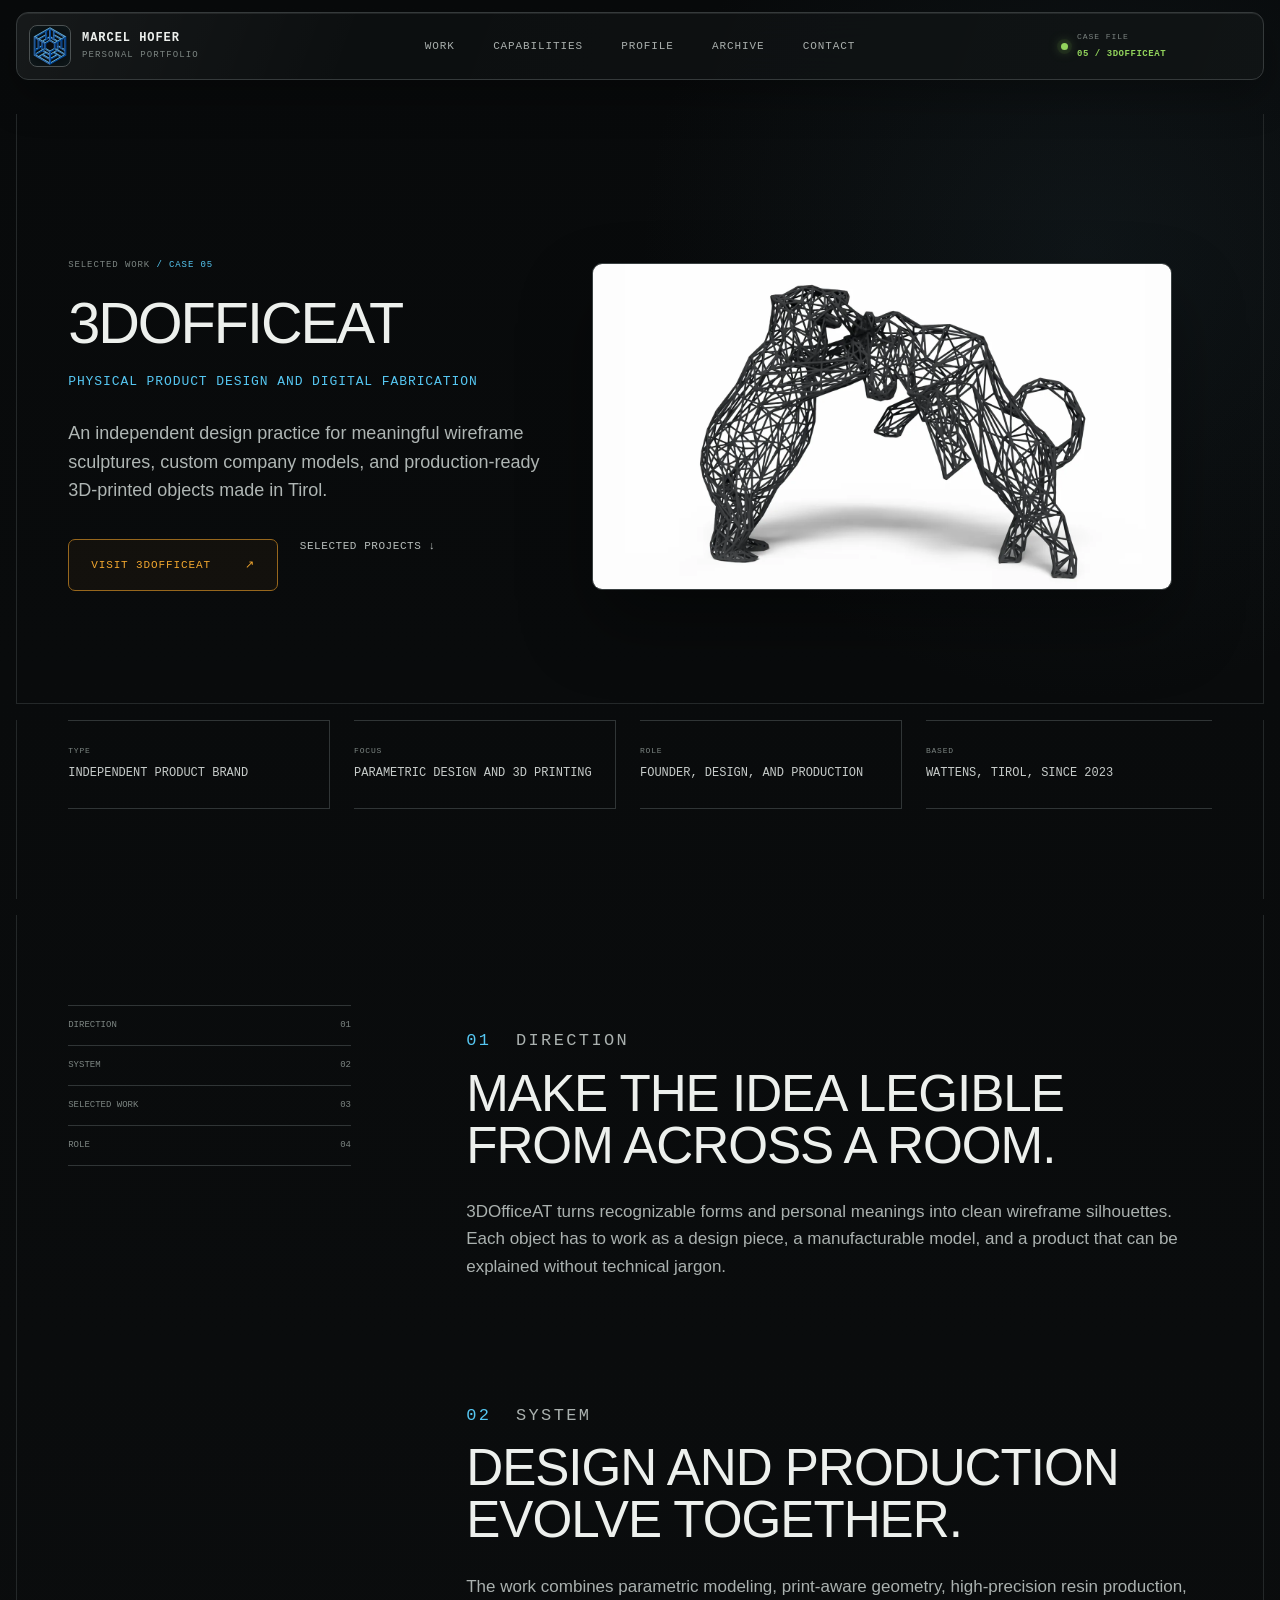
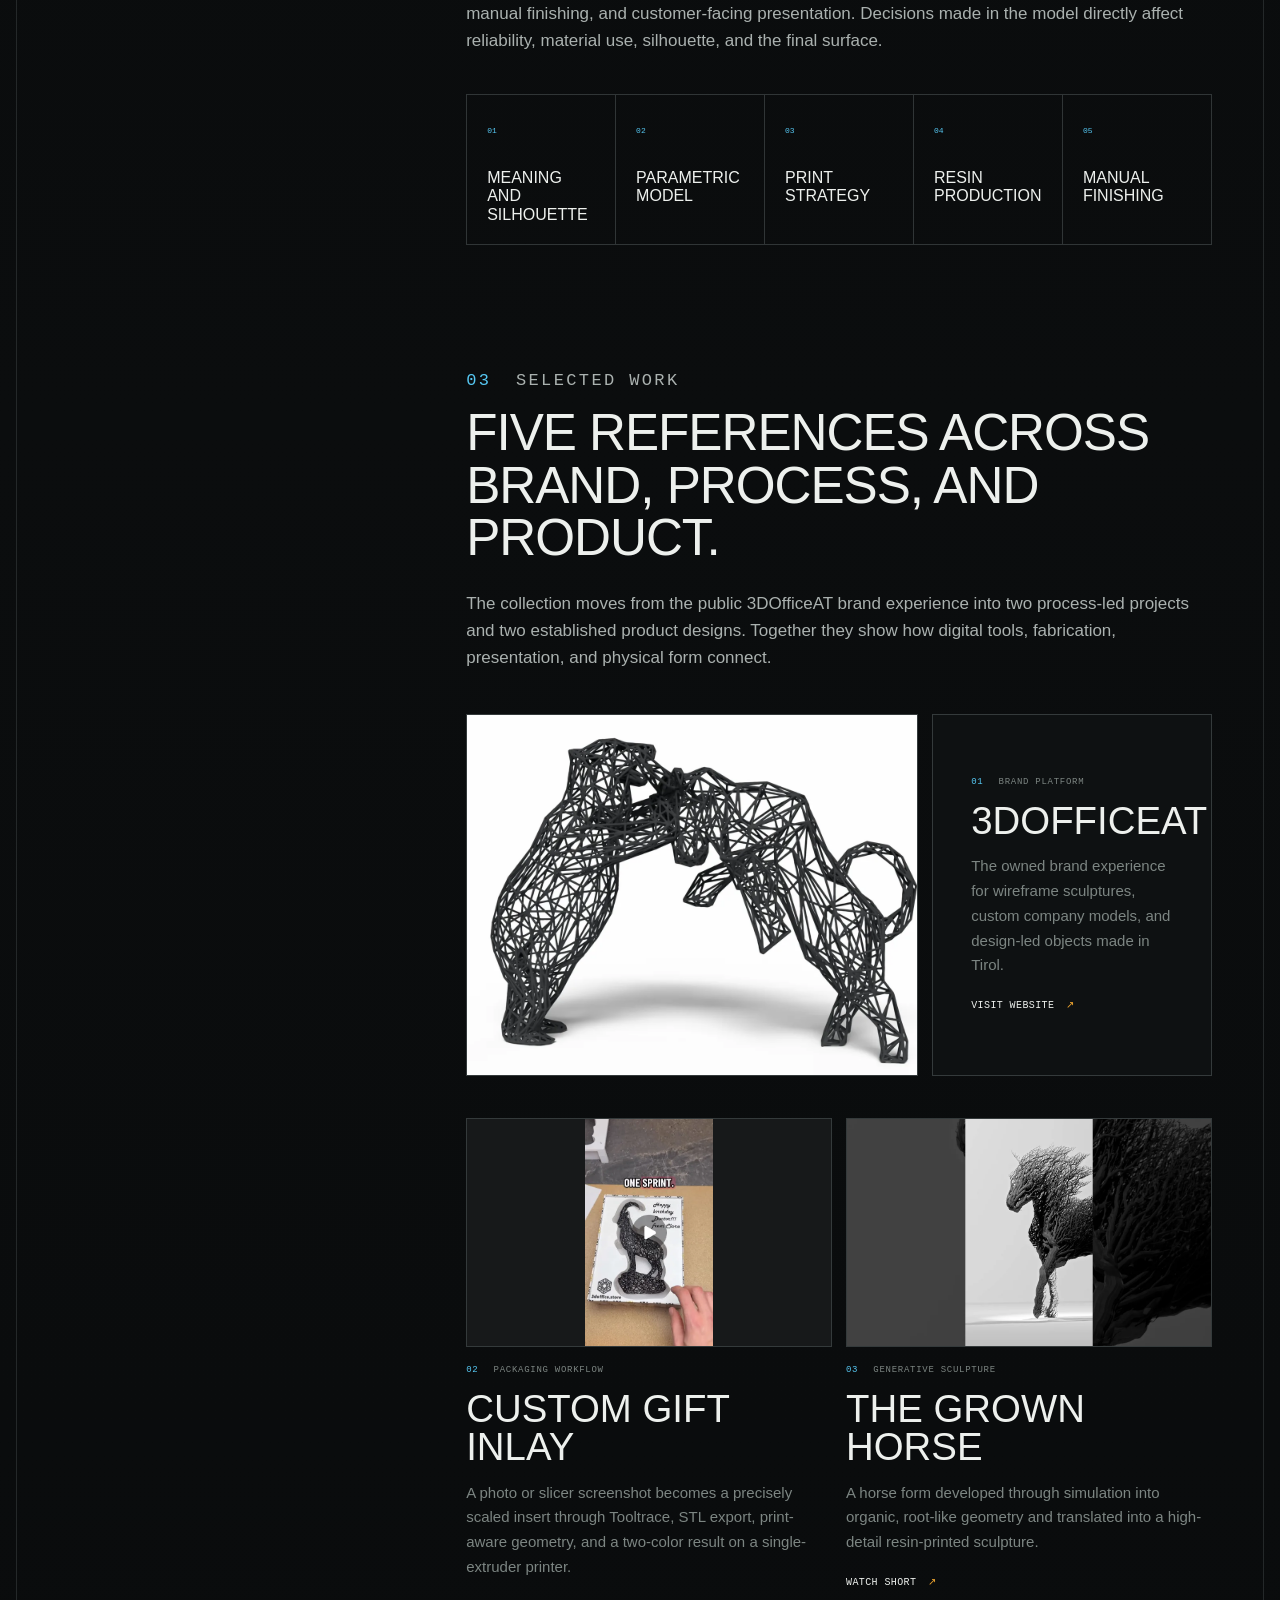
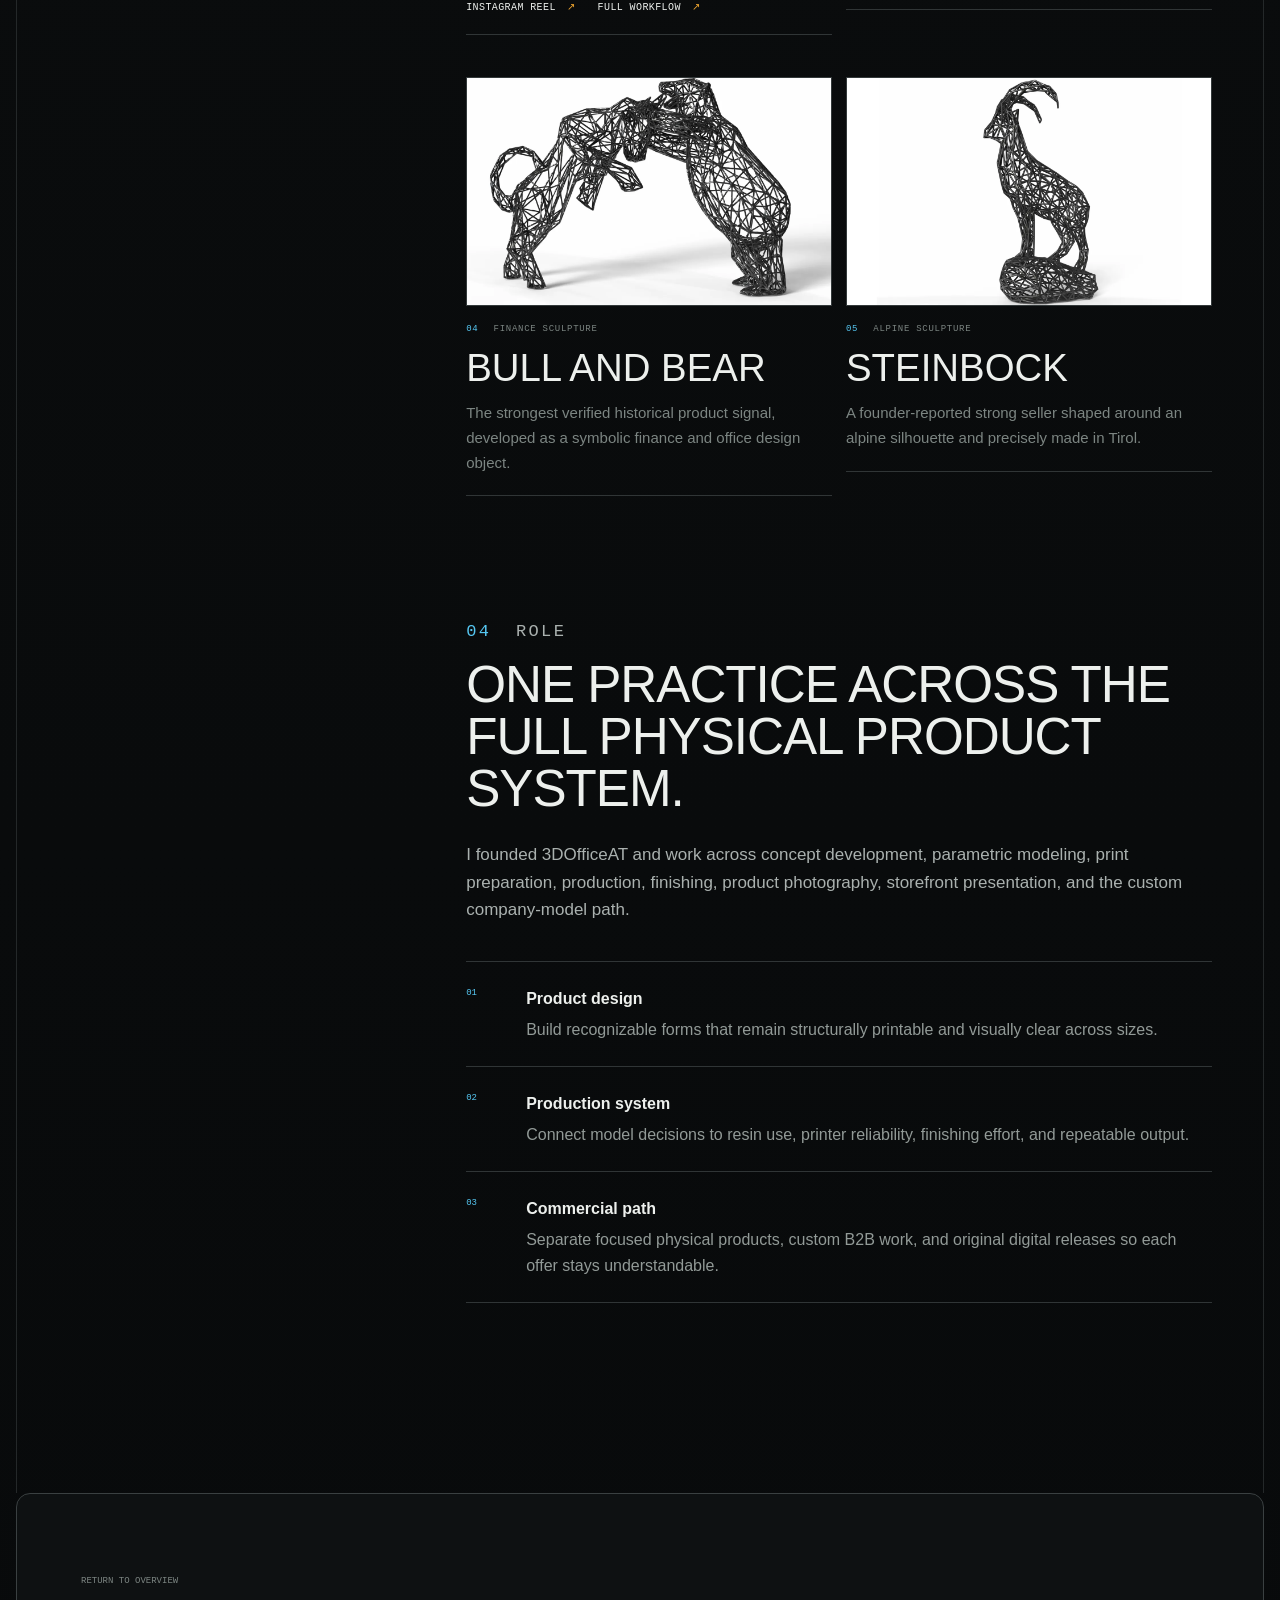
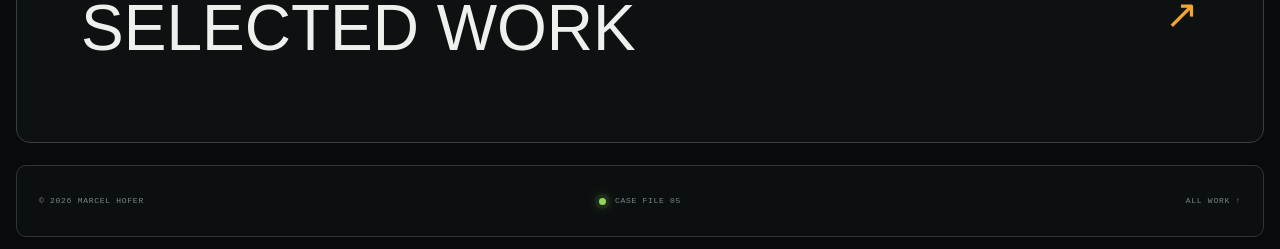
==== cases/3doffice/index.html @ 554a5824 "Add 3DOfficeAT portfolio case" ====
<!doctype html>
<html lang="en">
<head>
  <meta charset="utf-8">
  <meta name="viewport" content="width=device-width, initial-scale=1">
  <meta name="theme-color" content="#090b0c">
  <meta name="description" content="3DOfficeAT case study: parametric product design, wireframe sculptures, and production-ready 3D printing by Marcel Hofer.">
  <meta property="og:type" content="article">
  <meta property="og:title" content="3DOfficeAT | Marcel Hofer">
  <meta property="og:description" content="Meaningful wireframe sculptures, custom company models, and production-ready 3D-printed objects made in Tirol.">
  <meta property="og:image" content="https://goodguy1963.github.io/Portfolio/assets/images/3doffice-hero.webp">
  <meta property="og:url" content="https://goodguy1963.github.io/Portfolio/cases/3doffice/">
  <meta name="twitter:card" content="summary_large_image">
  <link rel="canonical" href="https://goodguy1963.github.io/Portfolio/cases/3doffice/">
  <link rel="icon" type="image/png" href="../../assets/images/3doffice-mark-v2.png">
  <link rel="stylesheet" href="../../assets/styles.css?v=27">
  <script src="../../assets/main.js?v=6" defer></script>
  <title>3DOfficeAT | Marcel Hofer</title>
</head>
<body data-page="case-3doffice">
  <a class="skip-link" href="#main">Skip to content</a>
  <header class="site-header shell" data-header>
    <a class="brand" href="../../" aria-label="Marcel Hofer, home"><span class="brand-mark" aria-hidden="true"><img src="../../assets/images/3doffice-mark-transparent.svg" alt=""></span><span><strong>Marcel Hofer</strong><small>Personal Portfolio</small></span></a>
    <button class="nav-toggle" type="button" aria-expanded="false" aria-controls="primary-nav"><span>Menu</span><i aria-hidden="true"></i></button>
    <nav id="primary-nav" class="site-nav" aria-label="Primary navigation"><a href="../../#work">Work</a><a href="../../#capabilities">Capabilities</a><a href="../../#profile">Profile</a><a href="../../#archive">Archive</a><a href="../../#contact">Contact</a></nav>
    <div class="system-state"><span class="status-light" aria-hidden="true"></span><span><small>Case file</small><strong>05 / 3DOfficeAT</strong></span></div>
  </header>

  <main id="main" class="case-main">
    <section class="case-hero shell">
      <div class="case-hero-copy" data-reveal>
        <p class="case-breadcrumb"><a href="../../#work">Selected work</a> / Case 05</p>
        <h1>3DOfficeAT</h1>
        <p class="case-subtitle">Physical product design and digital fabrication</p>
        <p class="case-summary">An independent design practice for meaningful wireframe sculptures, custom company models, and production-ready 3D-printed objects made in Tirol.</p>
        <div class="case-actions"><a class="button button-primary" href="https://3doffice.at">Visit 3DOfficeAT <span aria-hidden="true">↗</span></a><a class="text-link" href="#selected-projects">Selected projects <span aria-hidden="true">↓</span></a></div>
      </div>
      <figure class="case-media" data-reveal><img src="../../assets/images/3doffice-hero.webp" width="1600" height="900" alt="Black Bull and Bear wireframe sculpture by 3DOfficeAT"></figure>
    </section>

    <dl class="case-facts shell" data-reveal>
      <div><dt>Type</dt><dd>Independent product brand</dd></div>
      <div><dt>Focus</dt><dd>Parametric design and 3D printing</dd></div>
      <div><dt>Role</dt><dd>Founder, design, and production</dd></div>
      <div><dt>Based</dt><dd>Wattens, Tirol, since 2023</dd></div>
    </dl>

    <section id="story" class="case-story section shell">
      <div class="story-grid">
        <nav class="story-nav" aria-label="Case study sections"><a href="#direction">Direction <span>01</span></a><a href="#system">System <span>02</span></a><a href="#selected-projects">Selected work <span>03</span></a><a href="#role">Role <span>04</span></a></nav>
        <div class="story-content">
          <section id="direction" data-reveal>
            <p class="eyebrow"><span>01</span> Direction</p>
            <h2>Make the idea legible from across a room.</h2>
            <p>3DOfficeAT turns recognizable forms and personal meanings into clean wireframe silhouettes. Each object has to work as a design piece, a manufacturable model, and a product that can be explained without technical jargon.</p>
          </section>

          <section id="system" data-reveal>
            <p class="eyebrow"><span>02</span> System</p>
            <h2>Design and production evolve together.</h2>
            <p>The work combines parametric modeling, print-aware geometry, high-precision resin production, manual finishing, and customer-facing presentation. Decisions made in the model directly affect reliability, material use, silhouette, and the final surface.</p>
            <div class="architecture" aria-label="3DOfficeAT product development process">
              <div><span>01</span><strong>Meaning and silhouette</strong></div><div><span>02</span><strong>Parametric model</strong></div><div><span>03</span><strong>Print strategy</strong></div><div><span>04</span><strong>Resin production</strong></div><div><span>05</span><strong>Manual finishing</strong></div>
            </div>
          </section>

          <section id="selected-projects" data-reveal>
            <p class="eyebrow"><span>03</span> Selected work</p>
            <h2>Five references across brand, process, and product.</h2>
            <p>The collection moves from the public 3DOfficeAT brand experience into two process-led projects and two established product designs. Together they show how digital tools, fabrication, presentation, and physical form connect.</p>
            <div class="reference-showcase">
              <article class="reference-project reference-project--feature">
                <a class="reference-media" href="https://3doffice.at" target="_blank" rel="noreferrer" aria-label="Visit the 3DOfficeAT website">
                  <img src="../../assets/images/3doffice-hero.webp" width="1600" height="900" alt="Bull and Bear sculpture representing the 3DOfficeAT product range" loading="lazy">
                </a>
                <div class="reference-copy"><p><span>01</span> Brand platform</p><h3>3DOfficeAT</h3><p>The owned brand experience for wireframe sculptures, custom company models, and design-led objects made in Tirol.</p><div class="reference-links"><a href="https://3doffice.at" target="_blank" rel="noreferrer">Visit website <span aria-hidden="true">↗</span></a></div></div>
              </article>

              <article class="reference-project reference-project--portrait">
                <a class="reference-media" href="https://www.instagram.com/p/DQwxiQXDFD-/" target="_blank" rel="noreferrer" aria-label="Watch the gift and shipping inlay on Instagram">
                  <img src="../../assets/images/3doffice-inlay.webp" width="361" height="640" alt="Custom two-color 3D-printed gift inlay holding a wireframe sculpture" loading="lazy">
                </a>
                <div class="reference-copy"><p><span>02</span> Packaging workflow</p><h3>Custom Gift Inlay</h3><p>A photo or slicer screenshot becomes a precisely scaled insert through Tooltrace, STL export, print-aware geometry, and a two-color result on a single-extruder printer.</p><div class="reference-links"><a href="https://www.instagram.com/p/DQwxiQXDFD-/" target="_blank" rel="noreferrer">Instagram reel <span aria-hidden="true">↗</span></a><a href="https://www.youtube.com/watch?v=jich2dKFqUw&amp;t=14s" target="_blank" rel="noreferrer">Full workflow <span aria-hidden="true">↗</span></a></div></div>
              </article>

              <article class="reference-project">
                <a class="reference-media" href="https://www.youtube.com/shorts/7fLuq6Y5nuk" target="_blank" rel="noreferrer" aria-label="Watch The Grown Horse on YouTube">
                  <img src="../../assets/images/3doffice-grown-horse.webp" width="1280" height="720" alt="Black generative horse sculpture with root-like geometry" loading="lazy">
                </a>
                <div class="reference-copy"><p><span>03</span> Generative sculpture</p><h3>The Grown Horse</h3><p>A horse form developed through simulation into organic, root-like geometry and translated into a high-detail resin-printed sculpture.</p><div class="reference-links"><a href="https://www.youtube.com/shorts/7fLuq6Y5nuk" target="_blank" rel="noreferrer">Watch short <span aria-hidden="true">↗</span></a></div></div>
              </article>

              <article class="reference-project">
                <div class="reference-media"><img src="../../assets/images/3doffice-bull-bear.webp" width="1280" height="800" alt="Black Bull and Bear wireframe sculpture viewed from an angle" loading="lazy"></div>
                <div class="reference-copy"><p><span>04</span> Finance sculpture</p><h3>Bull and Bear</h3><p>The strongest verified historical product signal, developed as a symbolic finance and office design object.</p></div>
              </article>

              <article class="reference-project">
                <div class="reference-media"><img src="../../assets/images/3doffice-steinbock.webp" width="1280" height="800" alt="Black Steinbock wireframe sculpture on a geometric rock base" loading="lazy"></div>
                <div class="reference-copy"><p><span>05</span> Alpine sculpture</p><h3>Steinbock</h3><p>A founder-reported strong seller shaped around an alpine silhouette and precisely made in Tirol.</p></div>
              </article>
            </div>
          </section>

          <section id="role" data-reveal>
            <p class="eyebrow"><span>04</span> Role</p>
            <h2>One practice across the full physical product system.</h2>
            <p>I founded 3DOfficeAT and work across concept development, parametric modeling, print preparation, production, finishing, product photography, storefront presentation, and the custom company-model path.</p>
            <ul class="decision-list">
              <li><span>01</span><div><strong>Product design</strong>Build recognizable forms that remain structurally printable and visually clear across sizes.</div></li>
              <li><span>02</span><div><strong>Production system</strong>Connect model decisions to resin use, printer reliability, finishing effort, and repeatable output.</div></li>
              <li><span>03</span><div><strong>Commercial path</strong>Separate focused physical products, custom B2B work, and original digital releases so each offer stays understandable.</div></li>
            </ul>
          </section>
        </div>
      </div>
    </section>

    <a class="next-case shell" href="../../#work"><span><small>Return to overview</small><strong>Selected Work</strong></span><b aria-hidden="true">↗</b></a>
  </main>
  <footer class="site-footer shell"><p>© <span data-year>2026</span> Marcel Hofer</p><p class="footer-status"><span class="status-light"></span>Case file 05</p><a href="../../#work">All work ↑</a></footer>
</body>
</html>
---- assets/styles.css ----
:root {
  color-scheme: dark;
  --ink: #060809;
  --bg: #090b0c;
  --panel: #0f1213;
  --panel-2: #15191a;
  --metal: #202425;
  --line: #303536;
  --line-soft: #242829;
  --text: #edf0ed;
  --muted: #929a97;
  --dim: #7c8582;
  --cyan: #56c7f2;
  --cyan-soft: #183b48;
  --lime: #92d45c;
  --amber: #f0a62f;
  --red: #d96556;
  --mono: "Cascadia Mono", "SFMono-Regular", Consolas, "Liberation Mono", monospace;
  --display: "Bahnschrift Condensed", "Arial Narrow", "Roboto Condensed", Arial, sans-serif;
  --sans: "Segoe UI", Inter, Arial, sans-serif;
  --page: min(1560px, calc(100% - 32px));
  --radius: 14px;
  --ease-out: cubic-bezier(.2, .8, .2, 1);
}

* { box-sizing: border-box; }
html { scroll-behavior: smooth; scroll-padding-top: 96px; }
body {
  margin: 0;
  min-width: 320px;
  min-height: 100dvh;
  overflow-x: hidden;
  color: var(--text);
  background:
    radial-gradient(circle at 85% 5%, rgb(47 72 83 / .18), transparent 28rem),
    linear-gradient(180deg, #080a0b, #0b0d0e 40%, #080a0b);
  font-family: var(--sans);
  font-size: 16px;
  line-height: 1.6;
  -webkit-font-smoothing: antialiased;
}

body::before {
  content: "";
  position: fixed;
  inset: 0;
  z-index: -1;
  opacity: .14;
  pointer-events: none;
  background-image:
    linear-gradient(rgb(255 255 255 / .018) 1px, transparent 1px),
    linear-gradient(90deg, rgb(255 255 255 / .014) 1px, transparent 1px);
  background-size: 48px 48px;
  mask-image: linear-gradient(to bottom, black, transparent 85%);
}

img, video { display: block; max-width: 100%; height: auto; }
a { color: inherit; }
button, a { -webkit-tap-highlight-color: transparent; }
button { font: inherit; }

:focus-visible {
  outline: 2px solid var(--cyan);
  outline-offset: 4px;
}

::selection { color: var(--ink); background: var(--cyan); }

.skip-link {
  position: fixed;
  top: 12px;
  left: 12px;
  z-index: 100;
  padding: 10px 16px;
  color: var(--ink);
  background: var(--cyan);
  transform: translateY(-160%);
}
.skip-link:focus { transform: translateY(0); }

.shell { width: var(--page); margin-inline: auto; }

.site-header {
  position: sticky;
  top: 12px;
  z-index: 20;
  min-height: 68px;
  margin-top: 12px;
  padding: 10px 12px;
  display: grid;
  grid-template-columns: auto minmax(300px, 1fr) auto;
  align-items: center;
  gap: 24px;
  border: 1px solid #353a3b;
  border-radius: 12px;
  background:
    linear-gradient(110deg, rgb(255 255 255 / .045), transparent 28%, rgb(255 255 255 / .015)),
    rgb(14 17 18 / .92);
  box-shadow: inset 0 1px rgb(255 255 255 / .08), 0 16px 42px rgb(0 0 0 / .3);
  backdrop-filter: blur(16px);
  transition: border-color .3s ease, transform .3s ease;
}

.site-header.is-scrolled { border-color: #454b4c; }

.brand {
  display: flex;
  align-items: center;
  gap: 11px;
  min-width: 190px;
  text-decoration: none;
  text-transform: uppercase;
}

.brand-mark {
  position: relative;
  width: 42px;
  aspect-ratio: 1;
  display: grid;
  place-items: center;
  border: 1px solid #4b5152;
  border-radius: 8px;
  color: var(--cyan);
  background: #0a0d0e;
  font: 700 14px/1 var(--mono);
  letter-spacing: .08em;
  box-shadow: inset 0 0 16px rgb(86 199 242 / .08);
}

.brand-mark img {
  position: absolute;
  top: 50%;
  left: 50%;
  width: 64px;
  max-width: none;
  transform: translate(-50%, -50%);
}

.brand strong, .brand small { display: block; }
.brand strong { font: 700 12px/1.2 var(--mono); letter-spacing: .08em; }
.brand small { margin-top: 4px; color: var(--dim); font: 9px/1.2 var(--mono); letter-spacing: .12em; }

.site-nav { display: flex; justify-content: center; gap: clamp(18px, 3vw, 44px); }
.site-nav a {
  position: relative;
  padding: 10px 0;
  color: #a9afad;
  font: 11px/1 var(--mono);
  letter-spacing: .08em;
  text-decoration: none;
  text-transform: uppercase;
}
.site-nav a::after {
  content: "";
  position: absolute;
  left: 0;
  right: 100%;
  bottom: 3px;
  height: 1px;
  background: var(--cyan);
  transition: right .25s ease;
}
.site-nav a:hover, .site-nav a:focus-visible { color: var(--text); }
.site-nav a:hover::after, .site-nav a:focus-visible::after { right: 0; }

.section-rail {
  position: fixed;
  z-index: 15;
  top: 50%;
  left: clamp(10px, 1.5vw, 24px);
  display: grid;
  gap: 5px;
  transform: translateY(-50%);
}
.section-rail a {
  position: relative;
  width: 46px;
  height: 18px;
  display: flex;
  align-items: center;
  justify-content: flex-start;
  text-decoration: none;
}
.section-rail a::after {
  content: "";
  width: 13px;
  height: 1px;
  background: #535b59;
  box-shadow: 0 0 0 1px rgb(0 0 0 / .35);
  transition: width .25s var(--ease-out), background .25s ease, box-shadow .25s ease;
}
.section-rail a span {
  position: absolute;
  left: calc(100% + 9px);
  padding: 5px 7px;
  color: #9ba3a1;
  background: #0b0e0f;
  border: 1px solid #303637;
  font: 7px/1 var(--mono);
  letter-spacing: .1em;
  text-transform: uppercase;
  white-space: nowrap;
  opacity: 0;
  transform: translateX(5px);
  pointer-events: none;
  transition: opacity .2s ease, transform .2s var(--ease-out);
}
.section-rail a:hover::after, .section-rail a:focus-visible::after { width: 27px; background: #9aa3a1; }
.section-rail a[aria-current="location"]::after { width: 38px; background: var(--cyan); box-shadow: 0 0 9px rgb(86 199 242 / .42); }
.section-rail a:hover span, .section-rail a:focus-visible span { opacity: 1; transform: translateX(0); }

.system-state { display: flex; align-items: center; gap: 9px; min-width: 190px; }
.system-state small, .system-state strong { display: block; font-family: var(--mono); text-transform: uppercase; }
.system-state small { color: var(--dim); font-size: 8px; letter-spacing: .12em; }
.system-state strong { margin-top: 3px; color: var(--lime); font-size: 9px; letter-spacing: .06em; }
.status-light {
  width: 7px;
  height: 7px;
  flex: 0 0 auto;
  display: inline-block;
  border-radius: 50%;
  background: var(--lime);
  box-shadow: 0 0 0 4px rgb(146 212 92 / .07), 0 0 12px rgb(146 212 92 / .65);
}

.nav-toggle { display: none; }

.hero {
  position: relative;
  min-height: min(860px, calc(100dvh - 94px));
  padding: clamp(88px, 10vw, 150px) clamp(24px, 4vw, 68px) 112px;
  display: grid;
  grid-template-columns: minmax(420px, .9fr) minmax(500px, 1.1fr);
  align-items: center;
  gap: clamp(60px, 8vw, 140px);
  border-inline: 1px solid var(--line-soft);
}

.hero::before, .hero::after {
  content: "";
  position: absolute;
  pointer-events: none;
}
.hero::before {
  inset: 22px 14px 36px;
  border: 1px solid #222728;
  border-radius: 18px;
  background: linear-gradient(120deg, rgb(255 255 255 / .014), transparent 38%);
}
.hero::after {
  top: 0;
  bottom: 0;
  left: 47%;
  width: 1px;
  background: linear-gradient(transparent, var(--line-soft) 25%, var(--line-soft) 75%, transparent);
}
.hero > * { position: relative; z-index: 1; }

.eyebrow {
  margin: 0 0 20px;
  color: var(--muted);
  font: 10px/1.2 var(--mono);
  letter-spacing: .14em;
  text-transform: uppercase;
}
.eyebrow span { margin-right: 12px; color: var(--cyan); }

.hero h1 {
  margin: 0;
  display: flex;
  flex-direction: column;
  align-items: flex-start;
  font: 500 clamp(82px, 9vw, 150px)/.76 var(--display);
  letter-spacing: -.065em;
  text-transform: uppercase;
}
.hero h1 > span {
  margin: 0 0 .48em .18em;
  color: var(--cyan);
  font: 600 .16em/1 var(--mono);
  letter-spacing: .28em;
}
.hero h1 strong { position: relative; z-index: 0; color: var(--text); font-size: .78em; font-weight: 500; }
.hero-handle-shadow {
  position: absolute;
  z-index: -1;
  inset: .075em auto auto .065em;
  color: transparent;
  -webkit-text-stroke: 1px #566061;
  opacity: .58;
  pointer-events: none;
}
.role {
  margin: 30px 0 0;
  color: var(--cyan);
  font: 400 clamp(18px, 2vw, 28px)/1.1 var(--mono);
  letter-spacing: .08em;
  text-transform: uppercase;
}
.hero-lede { max-width: 610px; margin: 24px 0 0; color: #b6bcba; font: 400 clamp(17px, 1.5vw, 21px)/1.7 var(--sans); }
.hero-actions { margin-top: 36px; display: flex; align-items: center; gap: 28px; flex-wrap: wrap; }
.button {
  min-height: 52px;
  padding: 0 22px;
  display: inline-flex;
  align-items: center;
  justify-content: space-between;
  gap: 34px;
  border: 1px solid #4e5556;
  border-radius: 7px;
  font: 11px/1 var(--mono);
  letter-spacing: .08em;
  text-decoration: none;
  text-transform: uppercase;
  transition: color .25s ease, background .25s ease, border-color .25s ease, transform .25s var(--ease-out);
}
.button:hover { transform: translateY(-2px); }
.button-primary { border-color: #97671d; color: var(--amber); background: rgb(240 166 47 / .045); }
.button-primary:hover { color: #171007; background: var(--amber); border-color: var(--amber); }
.text-link, .case-link {
  color: #b7bdbb;
  font: 11px/1.3 var(--mono);
  letter-spacing: .05em;
  text-decoration: none;
  text-transform: uppercase;
}
.text-link:hover, .case-link:hover { color: var(--cyan); }
.hero-meta { margin: 46px 0 0; display: flex; gap: 50px; }
.hero-meta div { padding-left: 14px; border-left: 1px solid var(--line); }
.hero-meta dt { color: var(--dim); font: 8px/1 var(--mono); letter-spacing: .12em; text-transform: uppercase; }
.hero-meta dd { margin: 8px 0 0; color: #c7ccca; font: 10px/1.2 var(--mono); text-transform: uppercase; }

.hero-showcase { position: relative; display: block; color: var(--text); background: transparent; text-decoration: none; isolation: isolate; }
.hero-showcase video { width: 100%; aspect-ratio: 16 / 9; object-fit: cover; mix-blend-mode: screen; filter: saturate(.88) contrast(1.04); transition: filter .3s ease; }
.hero-hold-frame { position: absolute; inset: 0; z-index: 1; width: 100%; aspect-ratio: 16 / 9; object-fit: cover; opacity: 0; pointer-events: none; transition: opacity .08s linear; }
.hero-showcase.is-holding .hero-hold-frame { opacity: 1; }
.hero-showcase-label { position: absolute; top: calc(100% + 10px); right: 0; z-index: 2; width: max-content; padding: 10px 13px; display: grid; grid-template-columns: auto 18px; align-items: center; gap: 4px 16px; color: var(--cyan); border: 1px solid #35606e; background: rgb(5 10 12 / .84); font-family: var(--mono); text-transform: uppercase; opacity: .28; transition: opacity .3s ease, border-color .3s ease, background .3s ease; }
.hero-showcase-label small { grid-column: 1 / -1; color: #73817e; font-size: 6px; letter-spacing: .12em; }.hero-showcase-label strong { font-size: 9px; letter-spacing: .1em; }.hero-showcase-label i { color: var(--amber); font-style: normal; text-align: right; }
.hero-showcase.is-ended .hero-showcase-label { opacity: 1; }
.hero-showcase.is-ended:hover video { filter: saturate(1) contrast(1.04) brightness(1.04); }
.hero-showcase.is-ended:hover .hero-showcase-label { border-color: #4e8798; background: rgb(5 10 12 / .94); }
.hero-showcase:active .hero-showcase-label { transform: translateY(1px); }
.scroll-cue { position: absolute; left: 50%; bottom: 48px; display: flex; flex-direction: column; align-items: center; gap: 10px; color: #68706e; font: 8px/1 var(--mono); letter-spacing: .12em; text-decoration: none; text-transform: uppercase; transform: translateX(-50%); }
.scroll-cue i { position: relative; width: 1px; height: 24px; overflow: hidden; background: #303637; }
.scroll-cue i::after { content: ""; position: absolute; inset: -100% 0 auto; height: 100%; background: var(--cyan); animation: scroll-line 2s ease-in-out infinite; }

@keyframes scroll-line { 0% { transform: translateY(0); } 100% { transform: translateY(200%); } }

.section { padding: clamp(100px, 12vw, 190px) clamp(24px, 4vw, 68px); border-inline: 1px solid var(--line-soft); }
#work { padding-bottom: 0; }
#capabilities, #archive { padding-top: clamp(48px, 5vw, 90px); }
.section + .section { border-top: 1px solid var(--line-soft); }
.section-heading { margin-bottom: clamp(64px, 7vw, 104px); display: grid; grid-template-columns: minmax(0, 1.2fr) minmax(300px, .55fr); align-items: end; gap: 60px; }
.section-heading h2, .profile h2, .contact h2, .case-hero h1 {
  margin: 0;
  font: 400 clamp(48px, 6vw, 92px)/.95 var(--display);
  letter-spacing: -.035em;
  text-transform: uppercase;
}
.section-heading > p { max-width: 540px; margin: 0 0 5px; color: var(--muted); font-size: 17px; }
.section-heading.compact { margin-bottom: 58px; }
.section-heading.compact h2 { font-size: clamp(44px, 5vw, 72px); }
.section-heading.animated-heading { grid-template-columns: minmax(0, 1.15fr) auto minmax(280px, .55fr); gap: clamp(28px, 4vw, 60px); }
.heading-character { align-self: center; justify-self: center; }
.heading-character iframe { width: 100%; height: 100%; display: block; border: 0; background: #000; }
.heading-character-kick { width: clamp(110px, 8vw, 150px); height: clamp(120px, 9vw, 165px); }
.heading-character-wave { width: clamp(90px, 7vw, 125px); height: clamp(125px, 9vw, 170px); }

.project-list { display: grid; gap: 0; border-top: 1px solid var(--line); }
.project {
  min-height: 510px;
  padding: 34px 0;
  display: grid;
  grid-template-columns: minmax(0, 1.08fr) minmax(320px, .92fr);
  align-items: center;
  gap: clamp(46px, 7vw, 110px);
  border-bottom: 1px solid var(--line);
}
.project:last-child { min-height: 0; }
.project:nth-child(even) { grid-template-columns: minmax(320px, .92fr) minmax(0, 1.08fr); }
.project:nth-child(even) .project-visual { order: 2; }
.project-visual {
  width: min(100%, 680px);
  position: relative;
  overflow: hidden;
  border: 1px solid #363c3d;
  border-radius: 10px;
  background: #080a0b;
  box-shadow: 0 25px 60px rgb(0 0 0 / .28);
}
.project:nth-child(even) .project-visual { justify-self: end; }
.project-visual::after { content: ""; position: absolute; inset: 0; border: 1px solid rgb(255 255 255 / .04); pointer-events: none; }
.project-visual img { width: 100%; aspect-ratio: 16 / 9; object-fit: cover; filter: saturate(.72) contrast(1.08); transition: transform .7s var(--ease-out), filter .7s ease; }
.project-visual:hover img { transform: scale(1.025); filter: saturate(.96) contrast(1.04); }
.visual-index { position: absolute; right: 12px; bottom: 12px; padding: 8px 10px; color: var(--cyan); background: rgb(7 10 11 / .86); border: 1px solid #2d424a; font: 9px/1 var(--mono); }
.project-copy { min-width: 0; }
.project-kicker { margin: 0 0 12px; color: var(--cyan); font: 10px/1.2 var(--mono); letter-spacing: .1em; text-transform: uppercase; }
.project-copy h3 { margin: 0; font: 500 clamp(38px, 4vw, 64px)/1 var(--display); letter-spacing: -.025em; text-transform: uppercase; hyphens: manual; }
.project-copy > p:not(.project-kicker) { max-width: 540px; margin: 22px 0; color: #a7aeac; }
.tag-list { margin: 26px 0; padding: 0; display: flex; gap: 7px; flex-wrap: wrap; list-style: none; }
.tag-list li { padding: 7px 9px; color: #828b88; border: 1px solid #2c3233; font: 8px/1 var(--mono); letter-spacing: .06em; text-transform: uppercase; }
.case-link { display: inline-flex; gap: 18px; color: var(--amber); }
.project-copy .case-actions { margin-top: 0; }

.capabilities { background: #0b0e0f; }
.capability-grid { display: grid; grid-template-columns: repeat(3, 1fr); border-top: 1px solid var(--line); border-left: 1px solid var(--line); }
.capability-grid article { min-height: 250px; padding: 34px; border-right: 1px solid var(--line); border-bottom: 1px solid var(--line); transition: background .35s ease; }
.capability-grid article:hover { background: #111516; }
.capability-number { display: block; margin-bottom: 48px; color: var(--cyan); font: 10px/1 var(--mono); }
.capability-grid h3 { max-width: 270px; margin: 0; font: 500 24px/1.15 var(--display); letter-spacing: .015em; text-transform: uppercase; }
.capability-grid p { max-width: 330px; margin: 18px 0 0; color: var(--muted); font-size: 14px; }

.profile { display: grid; grid-template-columns: minmax(300px, .65fr) minmax(400px, 1.35fr); gap: 0 clamp(60px, 8vw, 130px); }
#profile { padding-bottom: clamp(24px, 4vw, 68px); }
.profile-portrait { align-self: start; }
.portrait-frame { position: relative; overflow: hidden; border: 1px solid #3a4142; background: #d9dcda; }
.portrait-frame::after { content: ""; position: absolute; inset: 0; pointer-events: none; background: linear-gradient(180deg, transparent 55%, rgb(4 9 10 / .55)), repeating-linear-gradient(0deg, transparent 0 3px, rgb(0 0 0 / .055) 3px 4px); mix-blend-mode: multiply; }
.portrait-frame img { width: 100%; aspect-ratio: 1; object-fit: cover; filter: grayscale(1) contrast(1.08); }
.portrait-status { padding: 16px 2px; display: grid; grid-template-columns: auto 1fr auto; align-items: center; gap: 10px; color: var(--muted); border-bottom: 1px solid var(--line); font: 8px/1 var(--mono); letter-spacing: .08em; text-transform: uppercase; }
.portrait-status b { color: var(--cyan); font-weight: 400; }
.profile-copy { padding-top: 18px; }
.profile h2 { max-width: 880px; font-size: clamp(50px, 5vw, 82px); }
.profile-intro { max-width: 850px; margin: 30px 0 48px; color: #b2b8b6; font-size: clamp(17px, 1.5vw, 21px); }
.profile-principles { border-top: 1px solid var(--line); }
.profile-principles p { margin: 0; padding: 20px 0; display: grid; grid-template-columns: 40px 240px 1fr; gap: 14px; color: var(--muted); border-bottom: 1px solid var(--line); }
.profile-principles span { color: var(--cyan); font: 9px/1.6 var(--mono); }
.profile-principles strong { color: var(--text); font-weight: 600; }
.timeline-panel, .education-panel { margin-top: 110px; }
.timeline-panel { grid-column: 1 / -1; }
.timeline-panel header, .education-panel header { padding-bottom: 16px; display: flex; align-items: center; justify-content: space-between; border-bottom: 1px solid var(--line); }
.timeline-panel header .eyebrow, .education-panel header .eyebrow { margin: 0; color: var(--text); }
.timeline-panel header > span { color: var(--dim); font: 9px/1 var(--mono); }
.timeline { margin: 0; padding: 0; display: grid; grid-template-columns: repeat(4, 1fr); list-style: none; }
.timeline li { position: relative; min-height: 245px; padding: 30px 28px 25px 0; border-bottom: 1px solid var(--line); }
.timeline li:not(:last-child) { margin-right: 28px; border-right: 1px solid var(--line); }
.timeline time { display: block; margin-bottom: 52px; color: var(--cyan); font: 10px/1 var(--mono); }
.timeline h3 { margin: 0; font: 500 21px/1.15 var(--display); text-transform: uppercase; }
.timeline p { margin: 14px 0 0; color: var(--muted); font-size: 13px; }
.education-panel { grid-column: 1 / -1; }
.education-panel dl { margin: 0; }
.education-panel dl div { padding: 19px 0; display: grid; grid-template-columns: 150px 1fr; border-bottom: 1px solid var(--line); }
.education-panel dt { color: var(--cyan); font: 10px/1.6 var(--mono); }
.education-panel dd { margin: 0; display: flex; justify-content: space-between; gap: 30px; }
.education-panel dd strong { font: 500 18px/1.3 var(--display); text-transform: uppercase; }
.education-panel dd span { color: var(--dim); font-size: 13px; }
.archive-list { border-top: 1px solid var(--line); }
.archive-list article { position: relative; min-height: 190px; padding: 34px 0; display: grid; grid-template-columns: 170px minmax(0, 1fr) auto; align-items: center; gap: 50px; overflow: hidden; border-bottom: 1px solid var(--line); }
.archive-list article > span { align-self: start; color: var(--cyan); font: 9px/1 var(--mono); }
.archive-list article div { max-width: 760px; }
.archive-list article div > p:first-child { margin: 0 0 7px; color: var(--dim); font: 9px/1 var(--mono); letter-spacing: .08em; text-transform: uppercase; }
.archive-list h3 { margin: 0; font: 500 31px/1 var(--display); text-transform: uppercase; }
.archive-list h3 + p { margin: 12px 0 0; color: var(--muted); font-size: 14px; }
.archive-list article > b { min-width: 180px; color: #161a1b; font: 700 clamp(60px, 8vw, 110px)/.8 var(--display); letter-spacing: -.04em; text-align: right; transition: color .35s ease, transform .35s var(--ease-out); }
.archive-list article:hover > b { color: #22292a; transform: translateX(-10px); }

.contact { margin-bottom: 22px; padding: clamp(70px, 8vw, 120px) clamp(28px, 5vw, 80px); display: grid; grid-template-columns: minmax(0, 1.15fr) minmax(360px, .85fr); gap: 90px; border: 1px solid #3a4041; border-radius: 16px; background: linear-gradient(120deg, #131718, #0a0c0d 70%); box-shadow: inset 0 1px rgb(255 255 255 / .06); }
.contact h2 { max-width: 780px; }
.contact > div > p:last-child { max-width: 670px; margin: 28px 0 0; color: var(--muted); font-size: 17px; }
.contact-links { align-self: center; border-top: 1px solid var(--line); }
.contact-links a { min-height: 82px; padding: 0 4px; display: flex; align-items: center; justify-content: space-between; gap: 20px; border-bottom: 1px solid var(--line); text-decoration: none; transition: padding .25s ease, color .25s ease; }
.contact-links a:hover { padding-inline: 12px; color: var(--amber); }
.contact-links span, .contact-links small { display: block; }
.contact-links span { font: 500 17px/1.2 var(--mono); }
.contact-links small { margin-bottom: 8px; color: var(--dim); font-size: 8px; letter-spacing: .12em; text-transform: uppercase; }
.contact-links b { color: var(--amber); font: 300 24px/1 var(--mono); }

.site-footer { min-height: 72px; margin-bottom: 12px; padding: 0 22px; display: grid; grid-template-columns: 1fr auto 1fr; align-items: center; border: 1px solid var(--line); border-radius: 10px; color: var(--dim); background: #0c0f10; font: 8px/1 var(--mono); letter-spacing: .09em; text-transform: uppercase; }
.site-footer p { margin: 0; }.site-footer a { justify-self: end; text-decoration: none; }.footer-status { display: flex; align-items: center; gap: 9px; }

[data-reveal] { opacity: 0; transform: translateY(32px); transition: opacity .8s var(--ease-out), transform .9s var(--ease-out); }
[data-reveal].is-visible { opacity: 1; transform: translateY(0); }
.project:nth-child(2) [data-reveal] { transition-delay: .08s; }

/* Case studies */
.case-main { padding-top: 34px; }
.case-hero { min-height: 590px; padding: clamp(80px, 9vw, 140px) clamp(24px, 4vw, 68px) 80px; display: grid; grid-template-columns: minmax(360px, .9fr) minmax(500px, 1.1fr); align-items: center; gap: clamp(50px, 7vw, 110px); border: 1px solid var(--line-soft); border-top: 0; }
.case-breadcrumb { margin: 0 0 26px; color: var(--cyan); font: 9px/1 var(--mono); letter-spacing: .1em; text-transform: uppercase; }
.case-breadcrumb a { color: var(--dim); text-decoration: none; }.case-breadcrumb a:hover { color: var(--cyan); }
.case-hero h1 { font-size: clamp(48px, 4.5vw, 86px); overflow-wrap: normal; hyphens: manual; }
.case-subtitle { margin: 22px 0 0; color: var(--cyan); font: 13px/1.4 var(--mono); letter-spacing: .07em; text-transform: uppercase; }
.case-summary { max-width: 580px; margin: 28px 0 0; color: #afb6b4; font-size: 18px; }
.case-actions { margin-top: 34px; display: flex; gap: 22px; flex-wrap: wrap; }
.case-media { width: min(100%, 680px); position: relative; justify-self: end; overflow: hidden; border: 1px solid #394041; border-radius: 10px; background: #050607; box-shadow: 0 35px 70px rgb(0 0 0 / .35); }
.case-media img, .case-media video { width: 100%; aspect-ratio: 16/9; object-fit: cover; }
.case-media video { background: #050607; }
.case-media::after { content: ""; position: absolute; inset: 0; border: 1px solid rgb(255 255 255 / .04); pointer-events: none; }
.case-facts { padding: 0 clamp(24px, 4vw, 68px) 90px; display: grid; grid-template-columns: repeat(4, 1fr); border-inline: 1px solid var(--line-soft); }
.case-facts div { padding: 26px 20px 26px 0; border-top: 1px solid var(--line); border-bottom: 1px solid var(--line); }
.case-facts div:not(:last-child) { margin-right: 24px; border-right: 1px solid var(--line); }
.case-facts dt { color: var(--dim); font: 8px/1 var(--mono); letter-spacing: .1em; text-transform: uppercase; }
.case-facts dd { margin: 10px 0 0; color: #c6cbc9; font: 12px/1.45 var(--mono); text-transform: uppercase; }
.case-story { padding-top: 90px; padding-bottom: 90px; }
.story-grid { display: grid; grid-template-columns: minmax(240px, .55fr) minmax(480px, 1.45fr); gap: clamp(60px, 9vw, 150px); }
.story-nav { position: sticky; top: 120px; align-self: start; border-top: 1px solid var(--line); }
.story-nav a { padding: 15px 0; display: flex; justify-content: space-between; color: var(--dim); border-bottom: 1px solid var(--line); font: 9px/1 var(--mono); text-decoration: none; text-transform: uppercase; }
.story-nav a:hover { color: var(--cyan); }
.story-content > section { padding-bottom: 100px; scroll-margin-top: 120px; }
.story-content .eyebrow { margin-bottom: 16px; }
.story-content h2 { max-width: 850px; margin: 0; font: 500 clamp(38px, 4vw, 62px)/1.02 var(--display); letter-spacing: -.02em; text-transform: uppercase; }
.story-content > section > p { max-width: 820px; margin: 26px 0 0; color: #aab1af; font-size: 17px; }
.decision-list { margin: 38px 0 0; padding: 0; list-style: none; border-top: 1px solid var(--line); }
.decision-list li { padding: 24px 0; display: grid; grid-template-columns: 42px 1fr; gap: 18px; border-bottom: 1px solid var(--line); color: var(--muted); }
.decision-list span { color: var(--cyan); font: 9px/1.6 var(--mono); }
.decision-list strong { display: block; margin-bottom: 5px; color: var(--text); font-weight: 600; }
.architecture { margin-top: 40px; display: grid; grid-template-columns: repeat(5, 1fr); border-top: 1px solid var(--line); border-left: 1px solid var(--line); }
.architecture div { min-height: 130px; padding: 20px; border-right: 1px solid var(--line); border-bottom: 1px solid var(--line); }
.architecture span { color: var(--cyan); font: 8px/1 var(--mono); }.architecture strong { display: block; margin-top: 28px; font: 500 16px/1.15 var(--display); text-transform: uppercase; }
.evidence-media { margin-top: 38px; }
.evidence-media img, .evidence-media video { width: 100%; border: 1px solid #343a3b; background: #050607; }
.evidence-media figcaption { margin-top: 12px; color: var(--dim); font: 9px/1.5 var(--mono); }
.evidence-grid { margin-top: 38px; display: grid; grid-template-columns: repeat(3, 1fr); gap: 12px; }
.evidence-grid figure { margin: 0; }.evidence-grid img { width: 100%; aspect-ratio: 4 / 5; object-fit: cover; border: 1px solid #343a3b; }.evidence-grid figcaption { margin-top: 10px; color: var(--dim); font: 9px/1.5 var(--mono); }
.reference-showcase { margin-top: 42px; display: grid; grid-template-columns: repeat(2, minmax(0, 1fr)); gap: 42px 14px; }
.reference-project { min-width: 0; }
.reference-project--feature { grid-column: 1 / -1; display: grid; grid-template-columns: minmax(0, 1.28fr) minmax(280px, .72fr); gap: 14px; align-items: stretch; }
.reference-media { min-width: 0; display: block; overflow: hidden; border: 1px solid #343a3b; background: #101314; }
a.reference-media { text-decoration: none; }
.reference-media img { width: 100%; aspect-ratio: 8 / 5; display: block; object-fit: cover; transition: transform 420ms cubic-bezier(.2,.7,.2,1), filter 420ms ease; }
a.reference-media:hover img { transform: scale(1.018); filter: brightness(1.06); }
.reference-project--feature .reference-media img { height: 100%; min-height: 360px; aspect-ratio: auto; }
.reference-project--portrait .reference-media img { object-fit: contain; background: #17191a; }
.reference-copy { padding: 18px 0 20px; border-bottom: 1px solid var(--line); }
.reference-project--feature .reference-copy { padding: clamp(28px, 5vw, 62px) clamp(22px, 3vw, 44px); display: flex; flex-direction: column; justify-content: center; border: 1px solid #343a3b; background: #0e1112; }
.reference-copy > p:first-child { margin: 0 0 14px; color: var(--dim); font: 9px/1.2 var(--mono); letter-spacing: .08em; text-transform: uppercase; }
.reference-copy > p:first-child span { margin-right: 9px; color: var(--cyan); }
.reference-copy h3 { margin: 0; color: var(--text); font: 500 clamp(27px, 3vw, 42px)/1 var(--display); text-transform: uppercase; }
.reference-copy h3 + p { max-width: 580px; margin: 14px 0 0; color: var(--dim); font: 15px/1.65 var(--sans); }
.reference-links { margin-top: 22px; display: flex; flex-wrap: wrap; gap: 10px 22px; }
.reference-links a { color: var(--text); font: 10px/1.2 var(--mono); letter-spacing: .04em; text-decoration: none; text-transform: uppercase; }
.reference-links a:hover { color: var(--cyan); }
.reference-links a span { margin-left: 5px; color: var(--amber); }
.next-case { margin-bottom: 22px; min-height: 250px; padding: 54px clamp(28px, 5vw, 80px); display: flex; align-items: center; justify-content: space-between; gap: 40px; border: 1px solid #3a4041; border-radius: 14px; background: #0e1112; text-decoration: none; }
.next-case small { display: block; margin-bottom: 10px; color: var(--dim); font: 9px/1 var(--mono); text-transform: uppercase; }
.next-case strong { font: 500 clamp(38px, 5vw, 70px)/1 var(--display); text-transform: uppercase; }.next-case b { color: var(--amber); font: 300 40px/1 var(--mono); }

@media (max-width: 1180px) {
  :root { --page: min(100% - 24px, 1320px); }
  .site-header { grid-template-columns: auto 1fr auto; gap: 14px; }
  .site-nav { gap: 18px; }
  .system-state { min-width: 0; }.system-state span:last-child { display: none; }
  .hero { grid-template-columns: minmax(340px, .9fr) minmax(420px, 1.1fr); gap: 48px; }.hero::after { left: 44%; }
  .project { gap: 50px; }
  .capability-grid { grid-template-columns: repeat(2, 1fr); }
  .timeline { grid-template-columns: repeat(2, 1fr); }
  .timeline li:nth-child(2) { margin-right: 0; border-right: 0; }
  .contact { gap: 50px; }
  .architecture { grid-template-columns: repeat(3, 1fr); }
}

@media (max-width: 860px) {
  .section-rail { display: none; }
  html { scroll-padding-top: 84px; }
  .site-header { top: 8px; margin-top: 8px; grid-template-columns: 1fr auto; }
  .nav-toggle { width: 58px; height: 42px; display: grid; place-items: center; border: 1px solid #3a4041; border-radius: 7px; color: #bec4c2; background: #0a0c0d; font: 8px/1 var(--mono); text-transform: uppercase; cursor: pointer; }
  .nav-toggle i { width: 18px; height: 1px; position: relative; display: block; background: currentColor; }
  .nav-toggle i::before, .nav-toggle i::after { content: ""; position: absolute; left: 0; width: 18px; height: 1px; background: currentColor; transition: transform .2s ease, top .2s ease; }
  .nav-toggle i::before { top: -5px; }.nav-toggle i::after { top: 5px; }.nav-toggle span { position: absolute; width: 1px; height: 1px; overflow: hidden; clip: rect(0 0 0 0); }
  .nav-toggle[aria-expanded="true"] i { background: transparent; }.nav-toggle[aria-expanded="true"] i::before { top: 0; transform: rotate(45deg); }.nav-toggle[aria-expanded="true"] i::after { top: 0; transform: rotate(-45deg); }
  .site-nav { position: absolute; top: calc(100% + 8px); left: 0; right: 0; padding: 10px; display: none; flex-direction: column; gap: 0; border: 1px solid #363c3d; border-radius: 10px; background: #0e1112; box-shadow: 0 20px 40px rgb(0 0 0 / .5); }
  .site-nav.is-open { display: flex; }.site-nav a { padding: 16px; border-bottom: 1px solid var(--line-soft); }.site-nav a:last-child { border-bottom: 0; }
  .system-state { display: none; }
  .hero { min-height: auto; padding-top: 100px; grid-template-columns: 1fr; gap: 88px; }
  .hero::after { display: none; }.hero h1 { font-size: clamp(72px, 18vw, 118px); }.hero-showcase { width: min(100%, 680px); margin-inline: auto; }.scroll-cue { display: none; }
  .section-heading { grid-template-columns: 1fr; gap: 24px; }.section-heading > p { max-width: 680px; }
  .section-heading.animated-heading { grid-template-columns: 1fr; }
  .heading-character { justify-self: start; }
  .project, .project:nth-child(even) { min-height: auto; padding: 48px 0 70px; grid-template-columns: 1fr; gap: 36px; }.project-visual, .project:nth-child(even) .project-visual { order: initial; justify-self: center; }
  .profile { grid-template-columns: 1fr; }.profile-portrait { max-width: 430px; }.profile-copy { margin-top: 70px; }
  .profile-principles p { grid-template-columns: 36px 1fr; }.profile-principles p strong { grid-column: 2; }.profile-principles p { gap: 2px 12px; }
  .timeline-panel, .education-panel { margin-top: 80px; }
  .archive-list article { grid-template-columns: 120px 1fr; gap: 28px; }.archive-list article > b { display: none; }
  .contact { grid-template-columns: 1fr; }
  .case-hero { grid-template-columns: 1fr; }.case-hero-copy { max-width: 760px; }.case-media { justify-self: center; }.case-facts { grid-template-columns: repeat(2, 1fr); }
  .story-grid { grid-template-columns: 1fr; }.story-nav { display: none; }.architecture { grid-template-columns: repeat(2, 1fr); }.reference-project--feature { grid-template-columns: 1fr; }.reference-project--feature .reference-media img { min-height: 0; aspect-ratio: 8 / 5; }
}

@media (max-width: 600px) {
  :root { --page: calc(100% - 16px); }
  body { font-size: 15px; }
  .site-header { min-height: 60px; padding: 8px; }.brand small { display: none; }.brand-mark { width: 38px; }.brand { min-width: 0; }
  .hero { padding: 78px 18px 84px; }.hero::before { inset: 12px 5px 22px; }.hero h1 { font-size: clamp(64px, 22vw, 94px); }.hero h1 > span { margin-bottom: .7em; }.hero h1 strong { font-size: .72em; }.role { font-size: 15px; line-height: 1.45; }.hero-lede { font-size: 16px; }.hero-actions { align-items: stretch; flex-direction: column; }.button { width: 100%; }.text-link { padding: 12px 2px; }.hero-meta { gap: 20px; flex-direction: column; }.hero-showcase { margin-inline: -6px; }.hero-showcase-label { top: calc(100% + 8px); }
  .section { padding: 96px 18px; }.section-heading { margin-bottom: 50px; }.section-heading h2, .profile h2, .contact h2 { font-size: clamp(42px, 14vw, 62px); }
  .project-copy h3 { font-size: 42px; }.tag-list { gap: 5px; }
  .capability-grid { grid-template-columns: 1fr; }.capability-grid article { min-height: 210px; padding: 26px; }.capability-number { margin-bottom: 34px; }
  .profile-portrait { max-width: none; }.profile-principles p { padding: 18px 0; }.timeline { grid-template-columns: 1fr; }.timeline li, .timeline li:not(:last-child) { min-height: auto; margin: 0; padding: 25px 0; border-right: 0; }.timeline time { margin-bottom: 22px; }.education-panel dl div { grid-template-columns: 82px 1fr; }.education-panel dd { flex-direction: column; gap: 4px; }
  .archive-list article { min-height: 0; padding: 28px 0; grid-template-columns: 1fr; gap: 12px; }
  .contact { padding: 58px 22px; gap: 48px; }.contact-links span { font-size: 13px; }
  .site-footer { min-height: 64px; grid-template-columns: 1fr auto; }.footer-status { display: none; }
  .case-main { padding-top: 22px; }.case-hero { min-height: auto; padding: 75px 18px 52px; }.case-hero h1 { font-size: clamp(44px, 13vw, 64px); }.case-facts { padding: 0 18px 70px; grid-template-columns: 1fr; }.case-facts div:not(:last-child) { margin-right: 0; border-right: 0; }.case-story { padding: 72px 18px; }.story-content > section { padding-bottom: 76px; }.architecture, .evidence-grid, .reference-showcase { grid-template-columns: 1fr; }.reference-project--feature { grid-column: auto; }.reference-project--feature .reference-copy { padding: 26px 20px; }.reference-media img, .reference-project--feature .reference-media img { aspect-ratio: 4 / 3; }.reference-project--portrait .reference-media img { aspect-ratio: 4 / 3; }.next-case { padding: 38px 22px; }.next-case strong { font-size: 38px; }
}

@media (prefers-reduced-motion: reduce) {
  html { scroll-behavior: auto; }
  *, *::before, *::after { animation-duration: .01ms !important; animation-iteration-count: 1 !important; scroll-behavior: auto !important; transition-duration: .01ms !important; }
  [data-reveal] { opacity: 1; transform: none; }
  .hero-showcase-label { opacity: 1; }
}
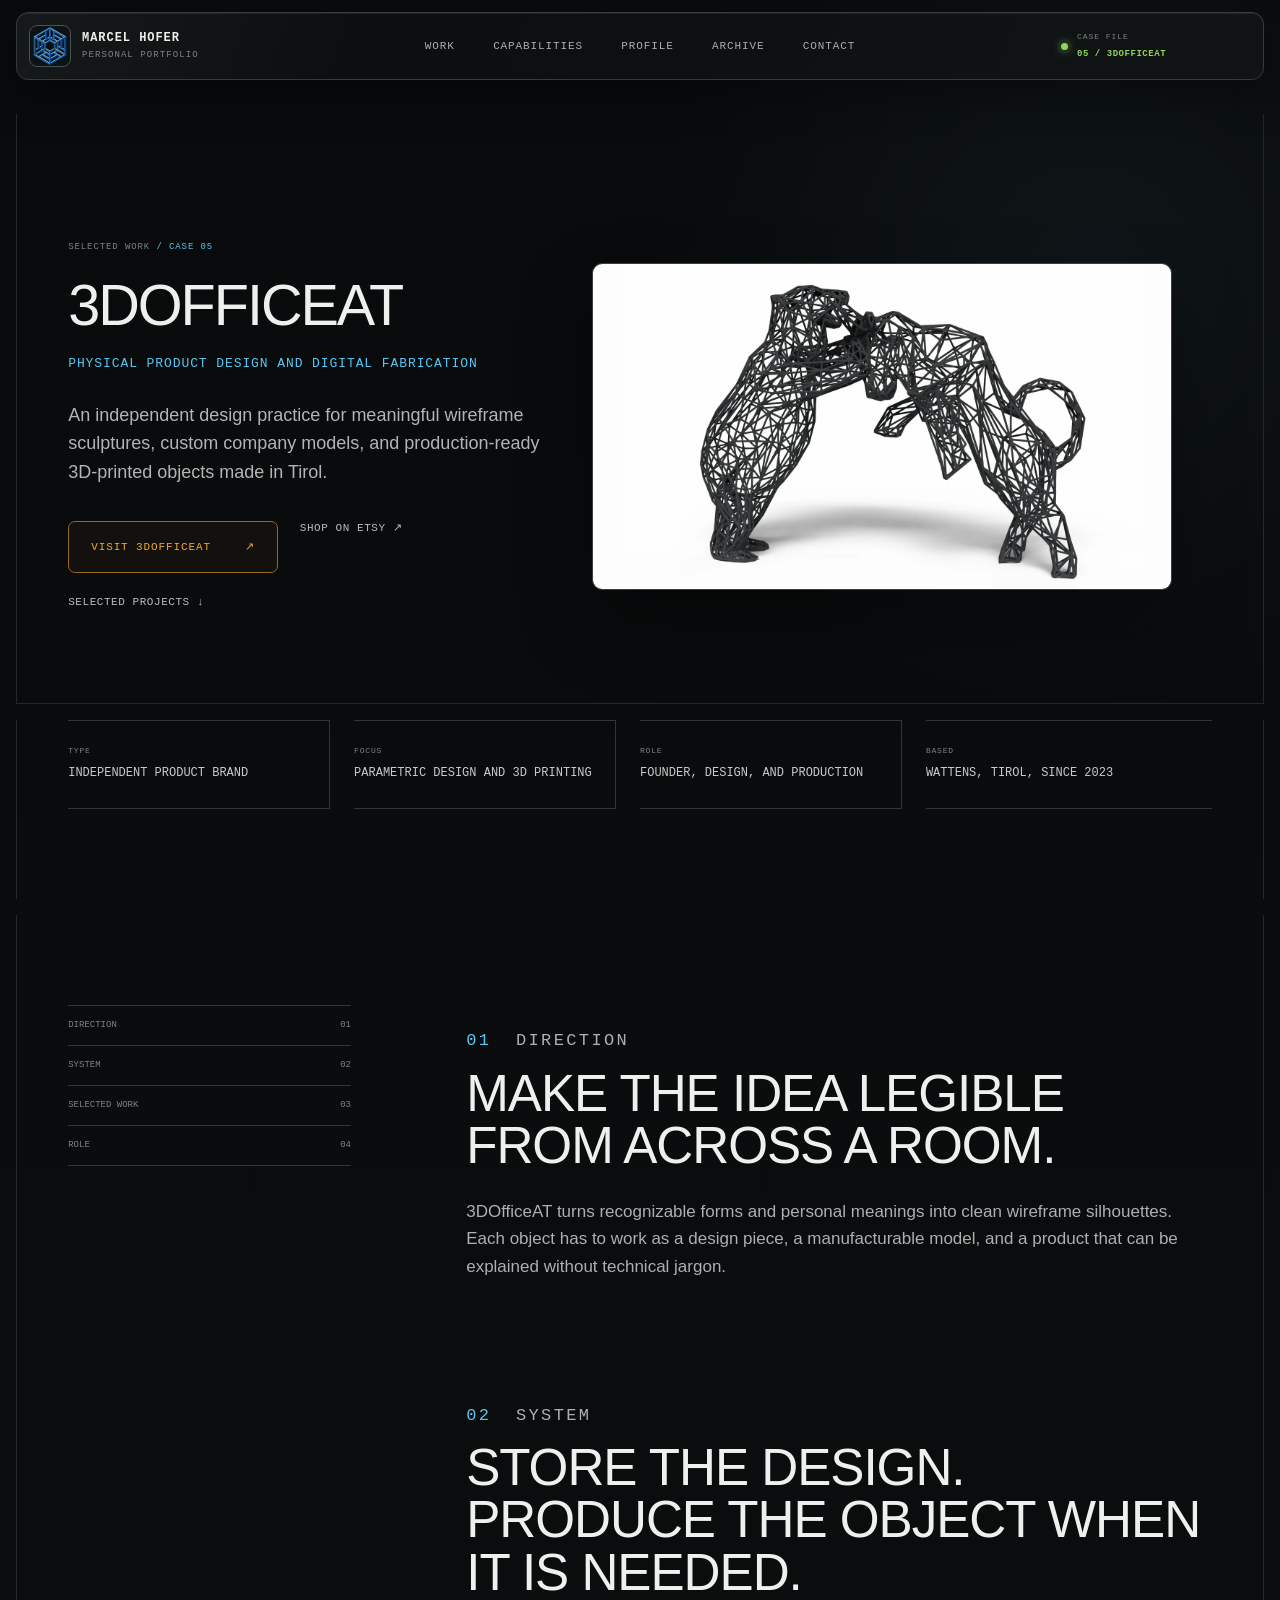
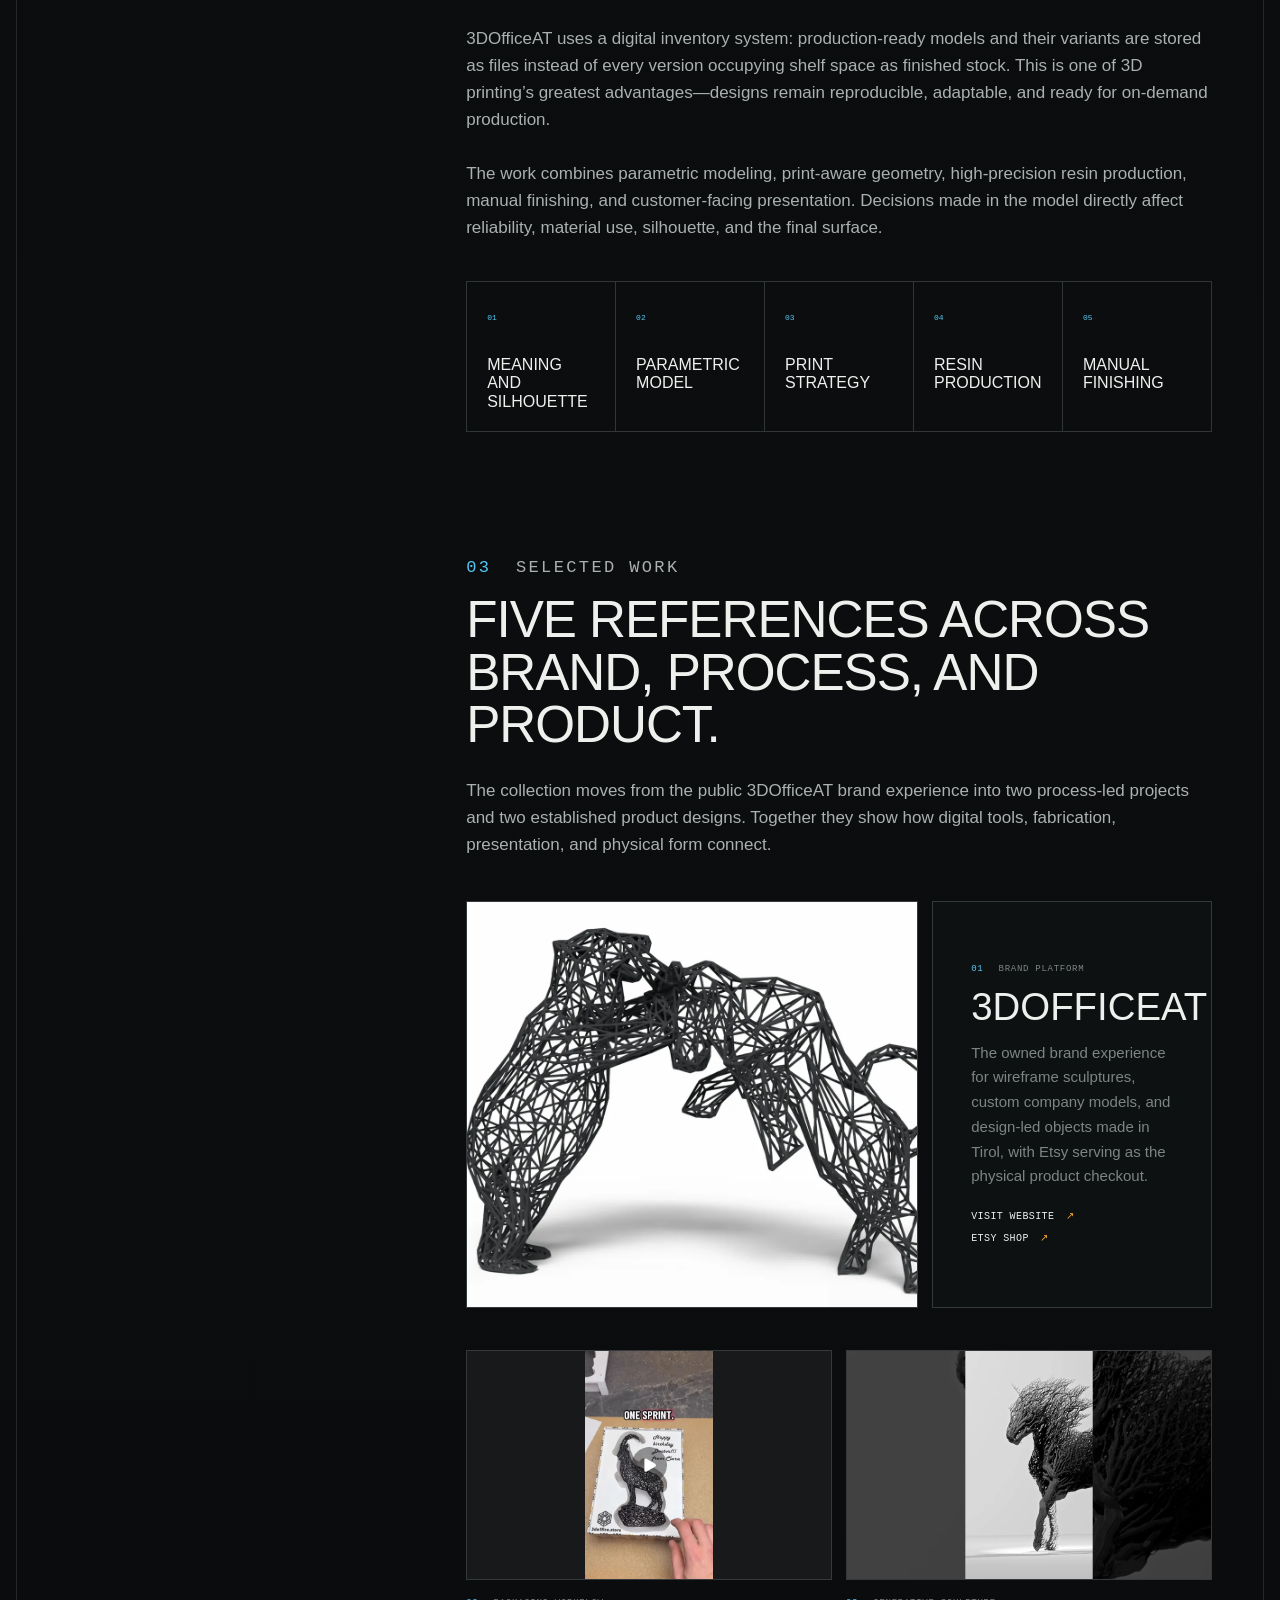
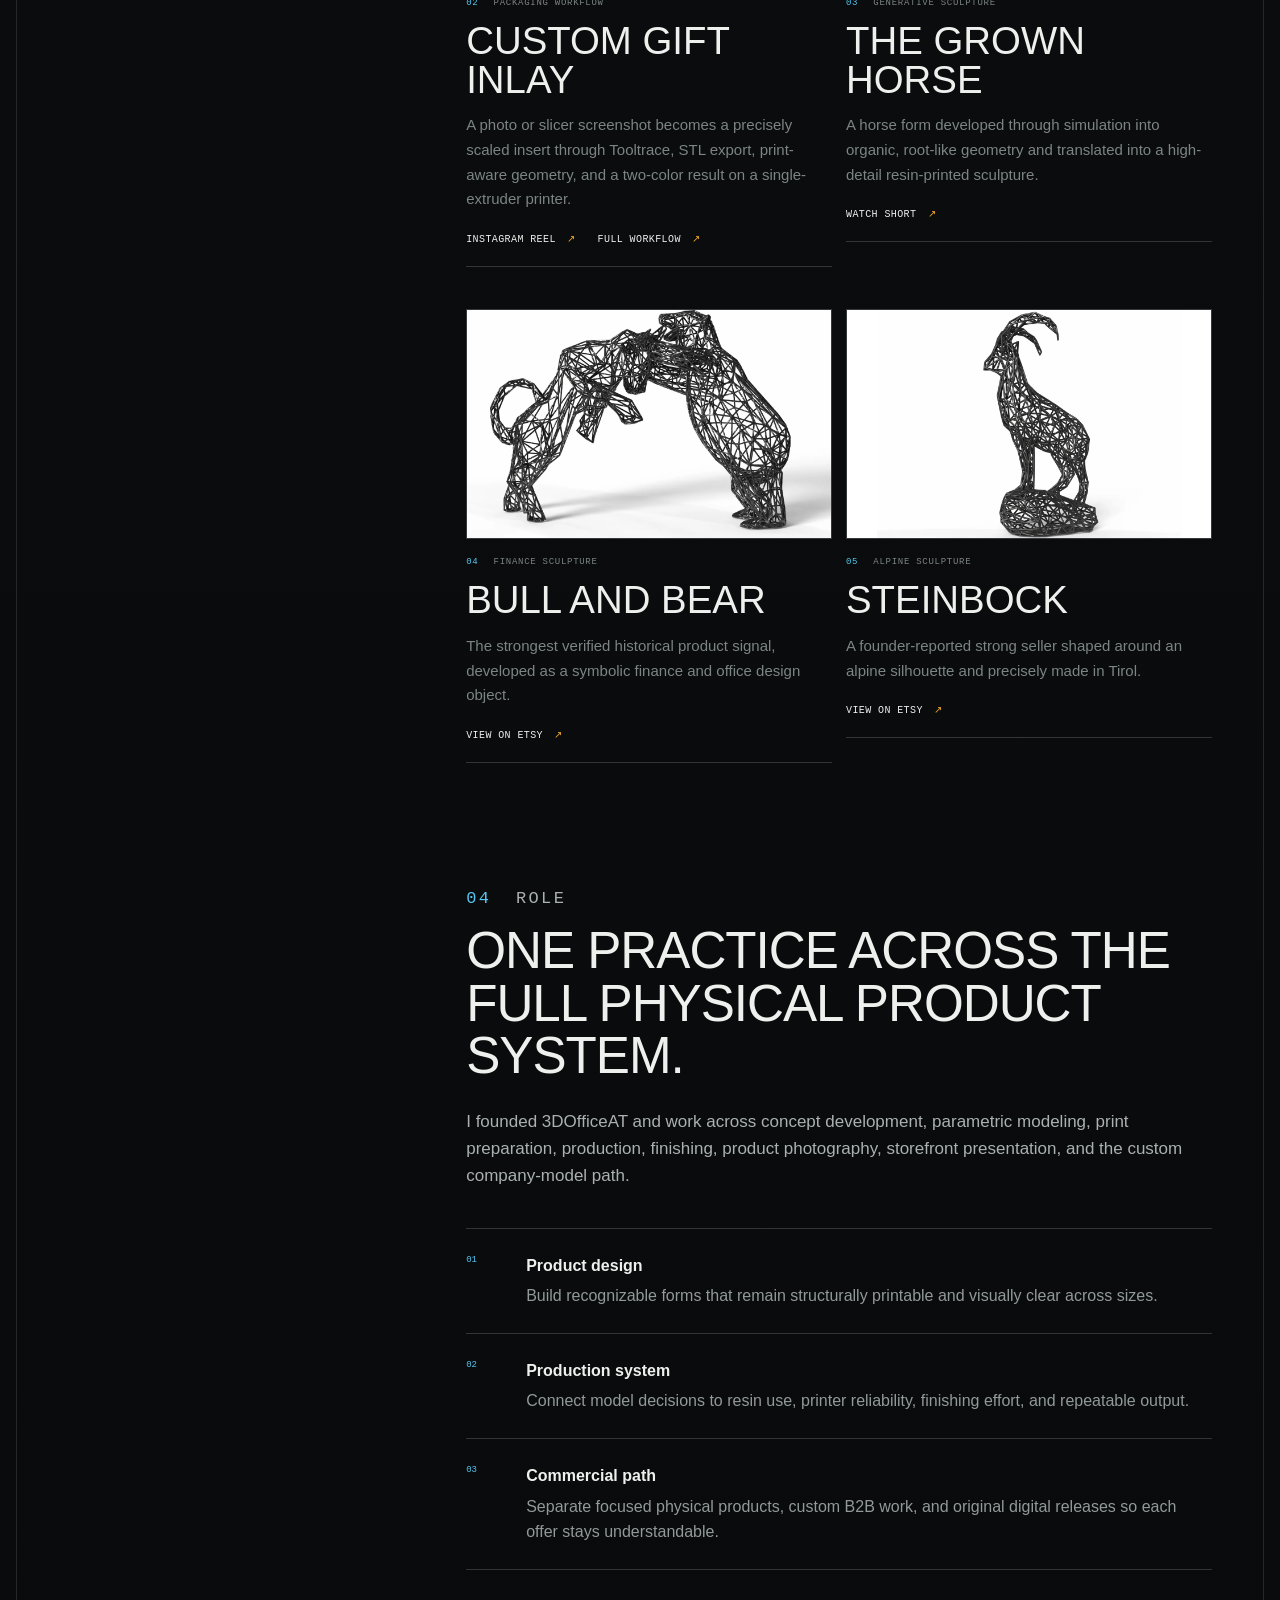
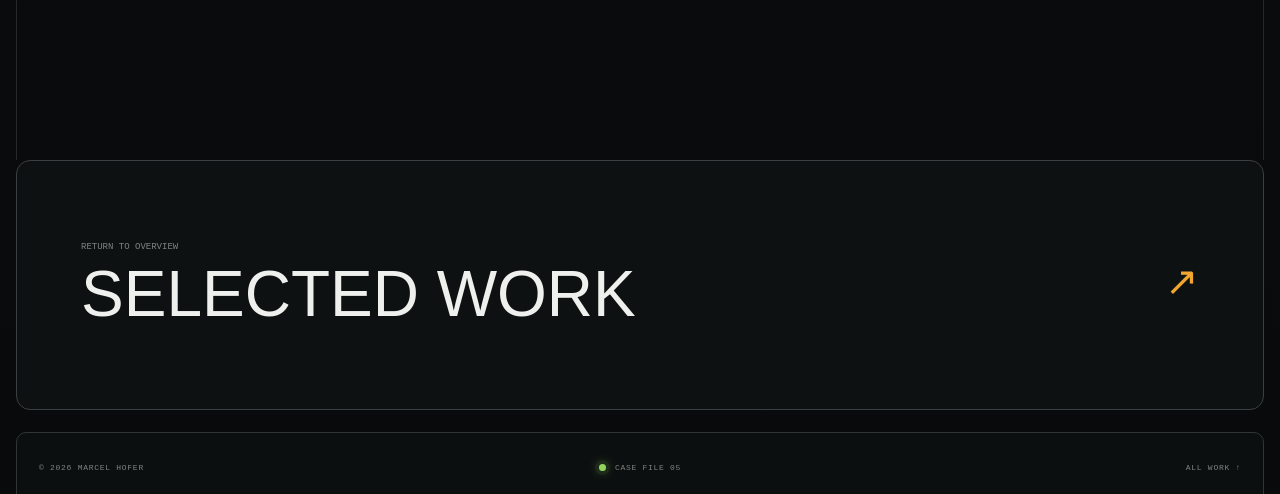
==== commit 2cba9867: "Update 3DOffice and ProductBackground cases" ====
--- a/cases/3doffice/index.html
+++ b/cases/3doffice/index.html
@@ -13,7 +13,7 @@
   <meta name="twitter:card" content="summary_large_image">
   <link rel="canonical" href="https://goodguy1963.github.io/Portfolio/cases/3doffice/">
   <link rel="icon" type="image/png" href="../../assets/images/3doffice-mark-v2.png">
-  <link rel="stylesheet" href="../../assets/styles.css?v=27">
+  <link rel="stylesheet" href="../../assets/styles.css?v=28">
   <script src="../../assets/main.js?v=6" defer></script>
   <title>3DOfficeAT | Marcel Hofer</title>
 </head>
@@ -33,7 +33,7 @@
         <h1>3DOfficeAT</h1>
         <p class="case-subtitle">Physical product design and digital fabrication</p>
         <p class="case-summary">An independent design practice for meaningful wireframe sculptures, custom company models, and production-ready 3D-printed objects made in Tirol.</p>
-        <div class="case-actions"><a class="button button-primary" href="https://3doffice.at">Visit 3DOfficeAT <span aria-hidden="true">↗</span></a><a class="text-link" href="#selected-projects">Selected projects <span aria-hidden="true">↓</span></a></div>
+        <div class="case-actions"><a class="button button-primary" href="https://3doffice.at">Visit 3DOfficeAT <span aria-hidden="true">↗</span></a><a class="text-link" href="https://www.etsy.com/shop/3DOfficeAT">Shop on Etsy <span aria-hidden="true">↗</span></a><a class="text-link" href="#selected-projects">Selected projects <span aria-hidden="true">↓</span></a></div>
       </div>
       <figure class="case-media" data-reveal><img src="../../assets/images/3doffice-hero.webp" width="1600" height="900" alt="Black Bull and Bear wireframe sculpture by 3DOfficeAT"></figure>
     </section>
@@ -57,7 +57,8 @@
 
           <section id="system" data-reveal>
             <p class="eyebrow"><span>02</span> System</p>
-            <h2>Design and production evolve together.</h2>
+            <h2>Store the design. Produce the object when it is needed.</h2>
+            <p>3DOfficeAT uses a digital inventory system: production-ready models and their variants are stored as files instead of every version occupying shelf space as finished stock. This is one of 3D printing&rsquo;s greatest advantages&mdash;designs remain reproducible, adaptable, and ready for on-demand production.</p>
             <p>The work combines parametric modeling, print-aware geometry, high-precision resin production, manual finishing, and customer-facing presentation. Decisions made in the model directly affect reliability, material use, silhouette, and the final surface.</p>
             <div class="architecture" aria-label="3DOfficeAT product development process">
               <div><span>01</span><strong>Meaning and silhouette</strong></div><div><span>02</span><strong>Parametric model</strong></div><div><span>03</span><strong>Print strategy</strong></div><div><span>04</span><strong>Resin production</strong></div><div><span>05</span><strong>Manual finishing</strong></div>
@@ -73,7 +74,7 @@
                 <a class="reference-media" href="https://3doffice.at" target="_blank" rel="noreferrer" aria-label="Visit the 3DOfficeAT website">
                   <img src="../../assets/images/3doffice-hero.webp" width="1600" height="900" alt="Bull and Bear sculpture representing the 3DOfficeAT product range" loading="lazy">
                 </a>
-                <div class="reference-copy"><p><span>01</span> Brand platform</p><h3>3DOfficeAT</h3><p>The owned brand experience for wireframe sculptures, custom company models, and design-led objects made in Tirol.</p><div class="reference-links"><a href="https://3doffice.at" target="_blank" rel="noreferrer">Visit website <span aria-hidden="true">↗</span></a></div></div>
+                <div class="reference-copy"><p><span>01</span> Brand platform</p><h3>3DOfficeAT</h3><p>The owned brand experience for wireframe sculptures, custom company models, and design-led objects made in Tirol, with Etsy serving as the physical product checkout.</p><div class="reference-links"><a href="https://3doffice.at" target="_blank" rel="noreferrer">Visit website <span aria-hidden="true">↗</span></a><a href="https://www.etsy.com/shop/3DOfficeAT" target="_blank" rel="noreferrer">Etsy shop <span aria-hidden="true">↗</span></a></div></div>
               </article>
 
               <article class="reference-project reference-project--portrait">
@@ -92,12 +93,12 @@
 
               <article class="reference-project">
                 <div class="reference-media"><img src="../../assets/images/3doffice-bull-bear.webp" width="1280" height="800" alt="Black Bull and Bear wireframe sculpture viewed from an angle" loading="lazy"></div>
-                <div class="reference-copy"><p><span>04</span> Finance sculpture</p><h3>Bull and Bear</h3><p>The strongest verified historical product signal, developed as a symbolic finance and office design object.</p></div>
+                <div class="reference-copy"><p><span>04</span> Finance sculpture</p><h3>Bull and Bear</h3><p>The strongest verified historical product signal, developed as a symbolic finance and office design object.</p><div class="reference-links"><a href="https://www.etsy.com/listing/1572391278/" target="_blank" rel="noreferrer">View on Etsy <span aria-hidden="true">↗</span></a></div></div>
               </article>
 
               <article class="reference-project">
                 <div class="reference-media"><img src="../../assets/images/3doffice-steinbock.webp" width="1280" height="800" alt="Black Steinbock wireframe sculpture on a geometric rock base" loading="lazy"></div>
-                <div class="reference-copy"><p><span>05</span> Alpine sculpture</p><h3>Steinbock</h3><p>A founder-reported strong seller shaped around an alpine silhouette and precisely made in Tirol.</p></div>
+                <div class="reference-copy"><p><span>05</span> Alpine sculpture</p><h3>Steinbock</h3><p>A founder-reported strong seller shaped around an alpine silhouette and precisely made in Tirol.</p><div class="reference-links"><a href="https://www.etsy.com/listing/1112159208/" target="_blank" rel="noreferrer">View on Etsy <span aria-hidden="true">↗</span></a></div></div>
               </article>
             </div>
           </section>
--- a/assets/styles.css
+++ b/assets/styles.css
@@ -547,6 +547,12 @@
   .architecture { grid-template-columns: repeat(3, 1fr); }
 }
 
+@media (max-width: 960px) {
+  .case-hero { grid-template-columns: 1fr; }
+  .case-hero-copy { max-width: 760px; }
+  .case-media { justify-self: center; }
+}
+
 @media (max-width: 860px) {
   .section-rail { display: none; }
   html { scroll-padding-top: 84px; }
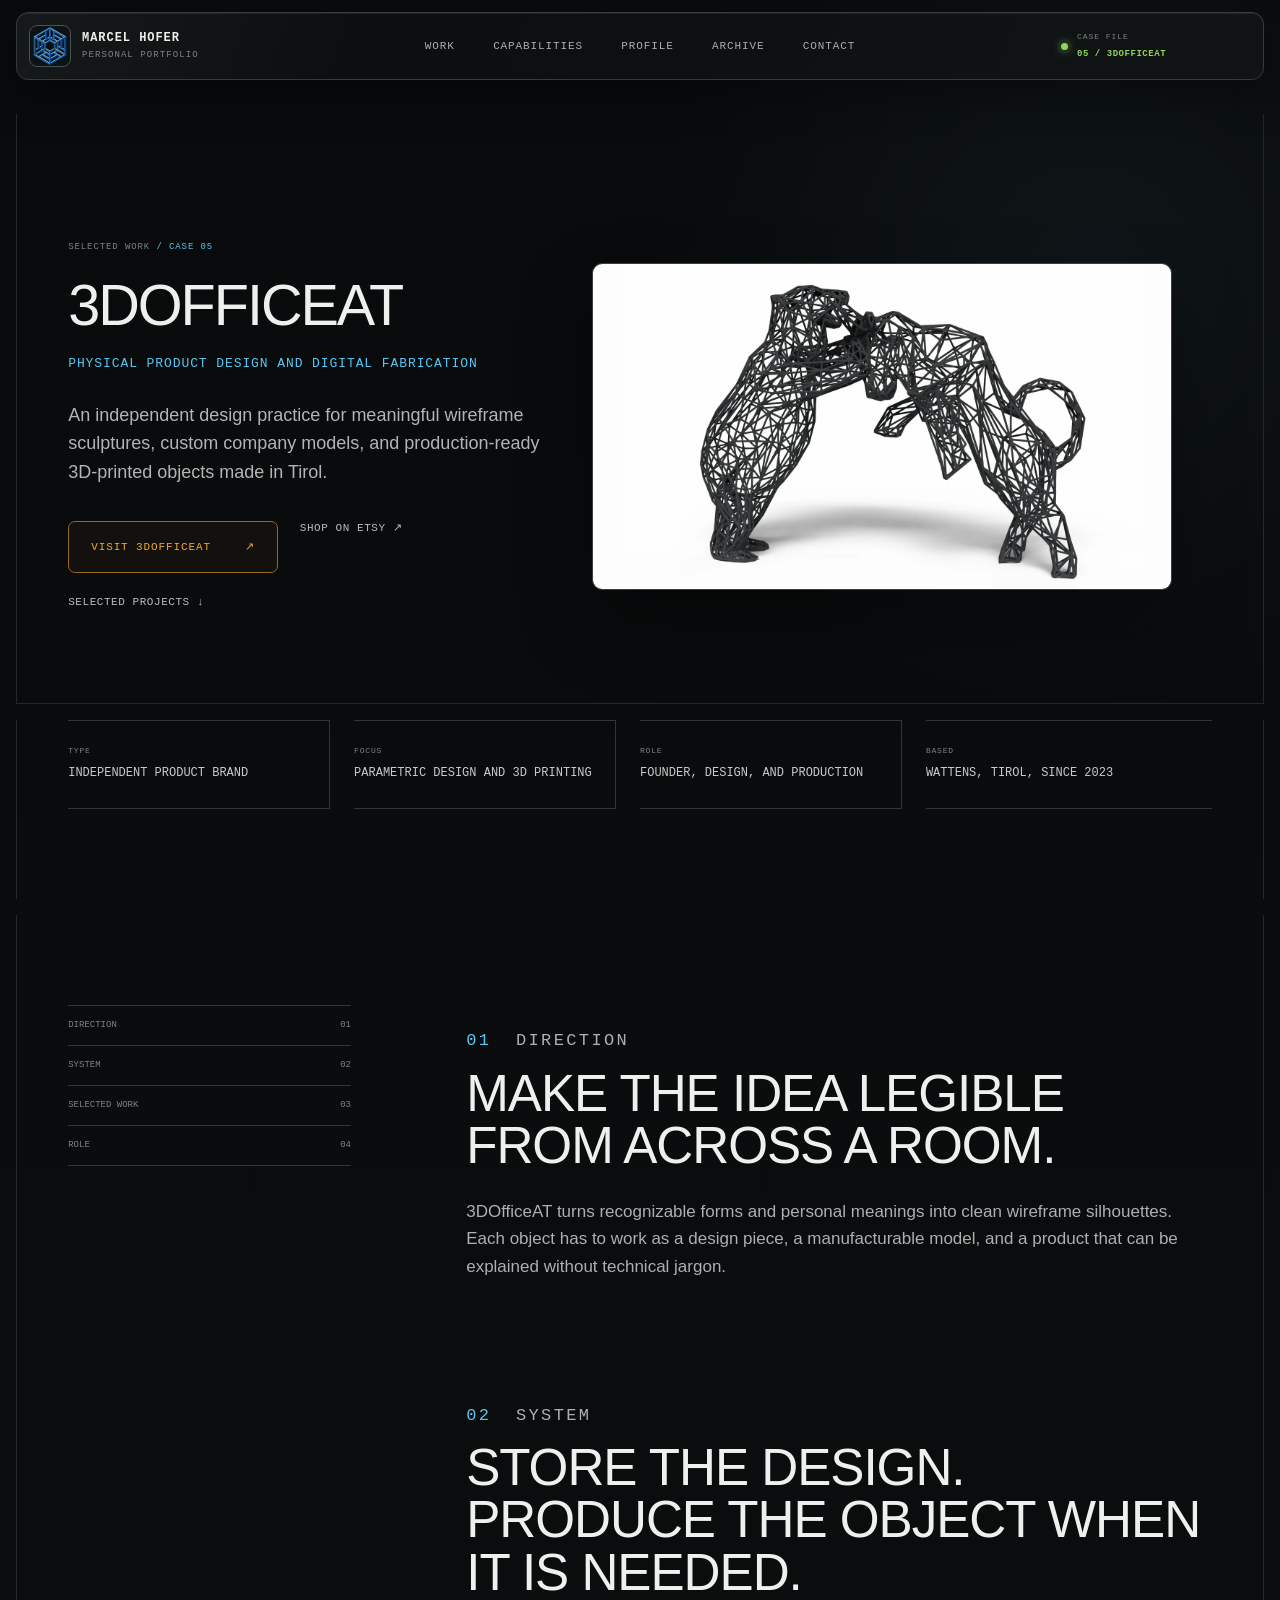
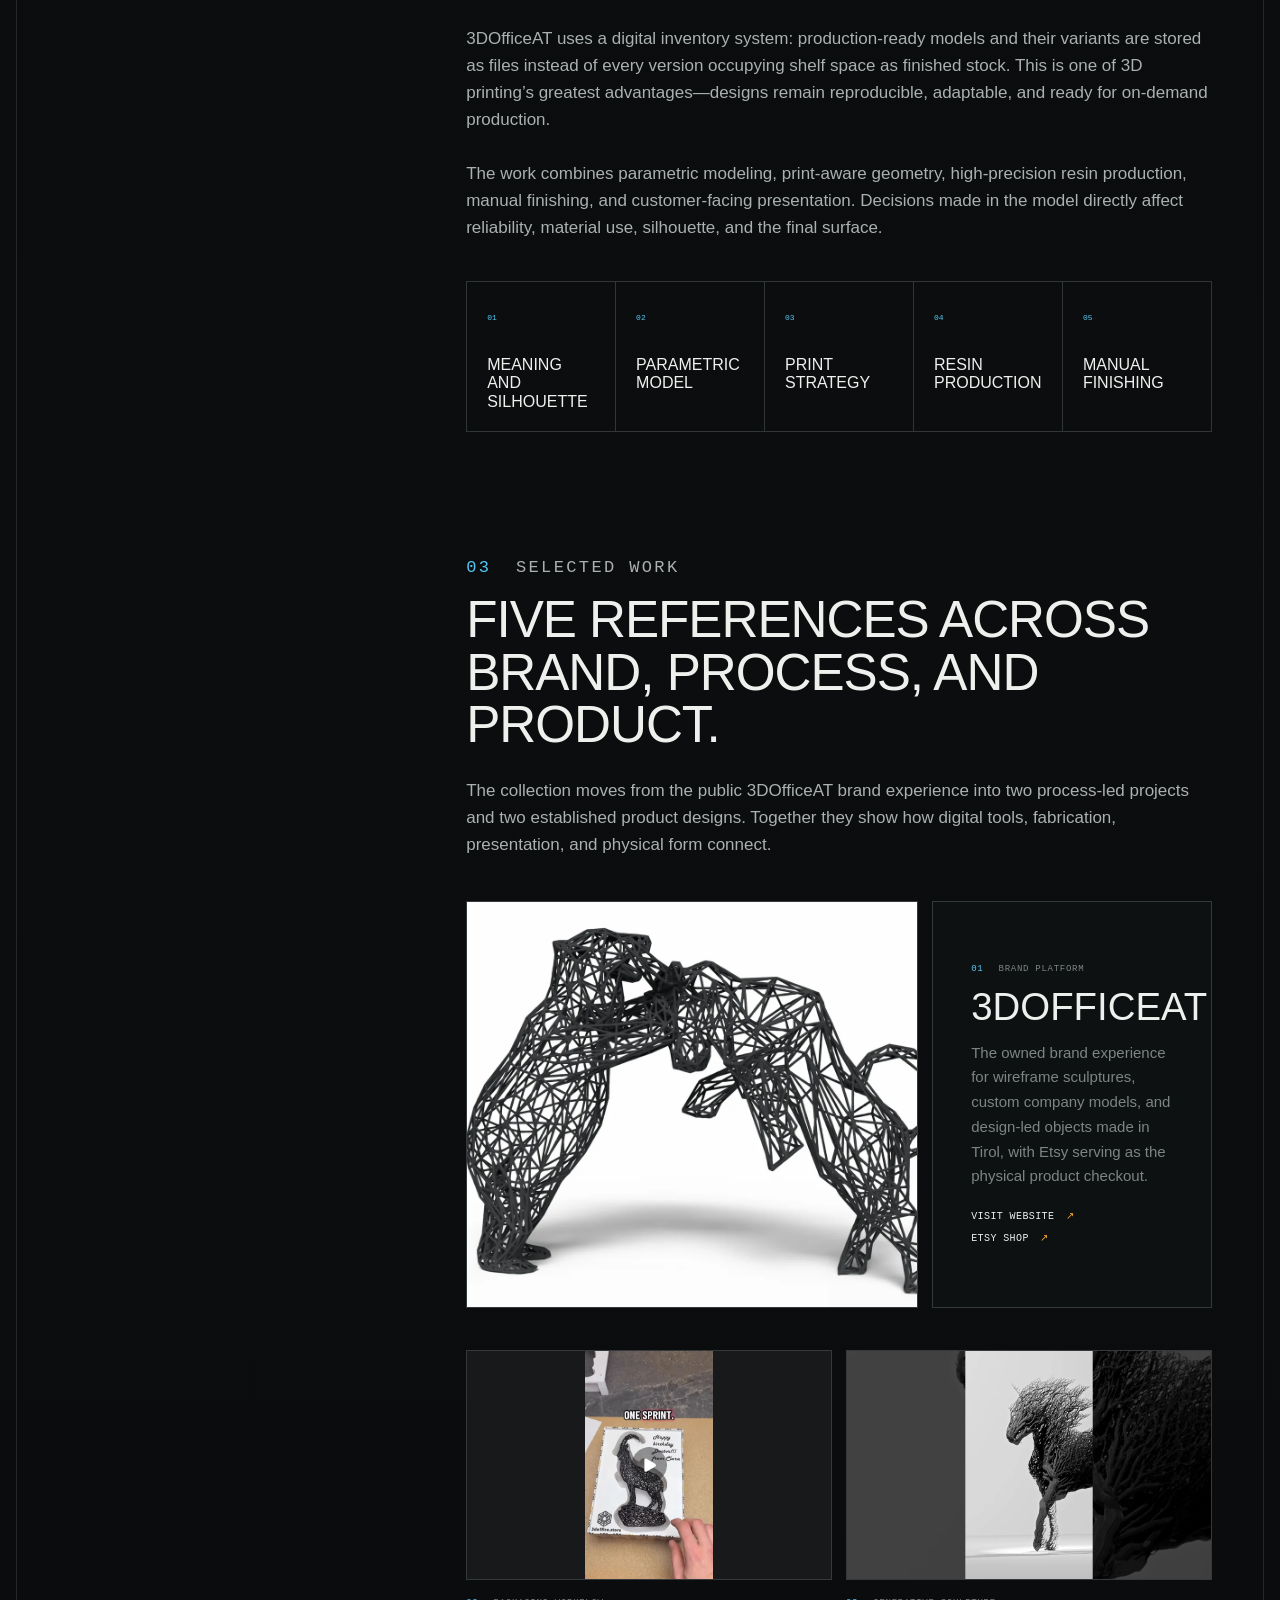
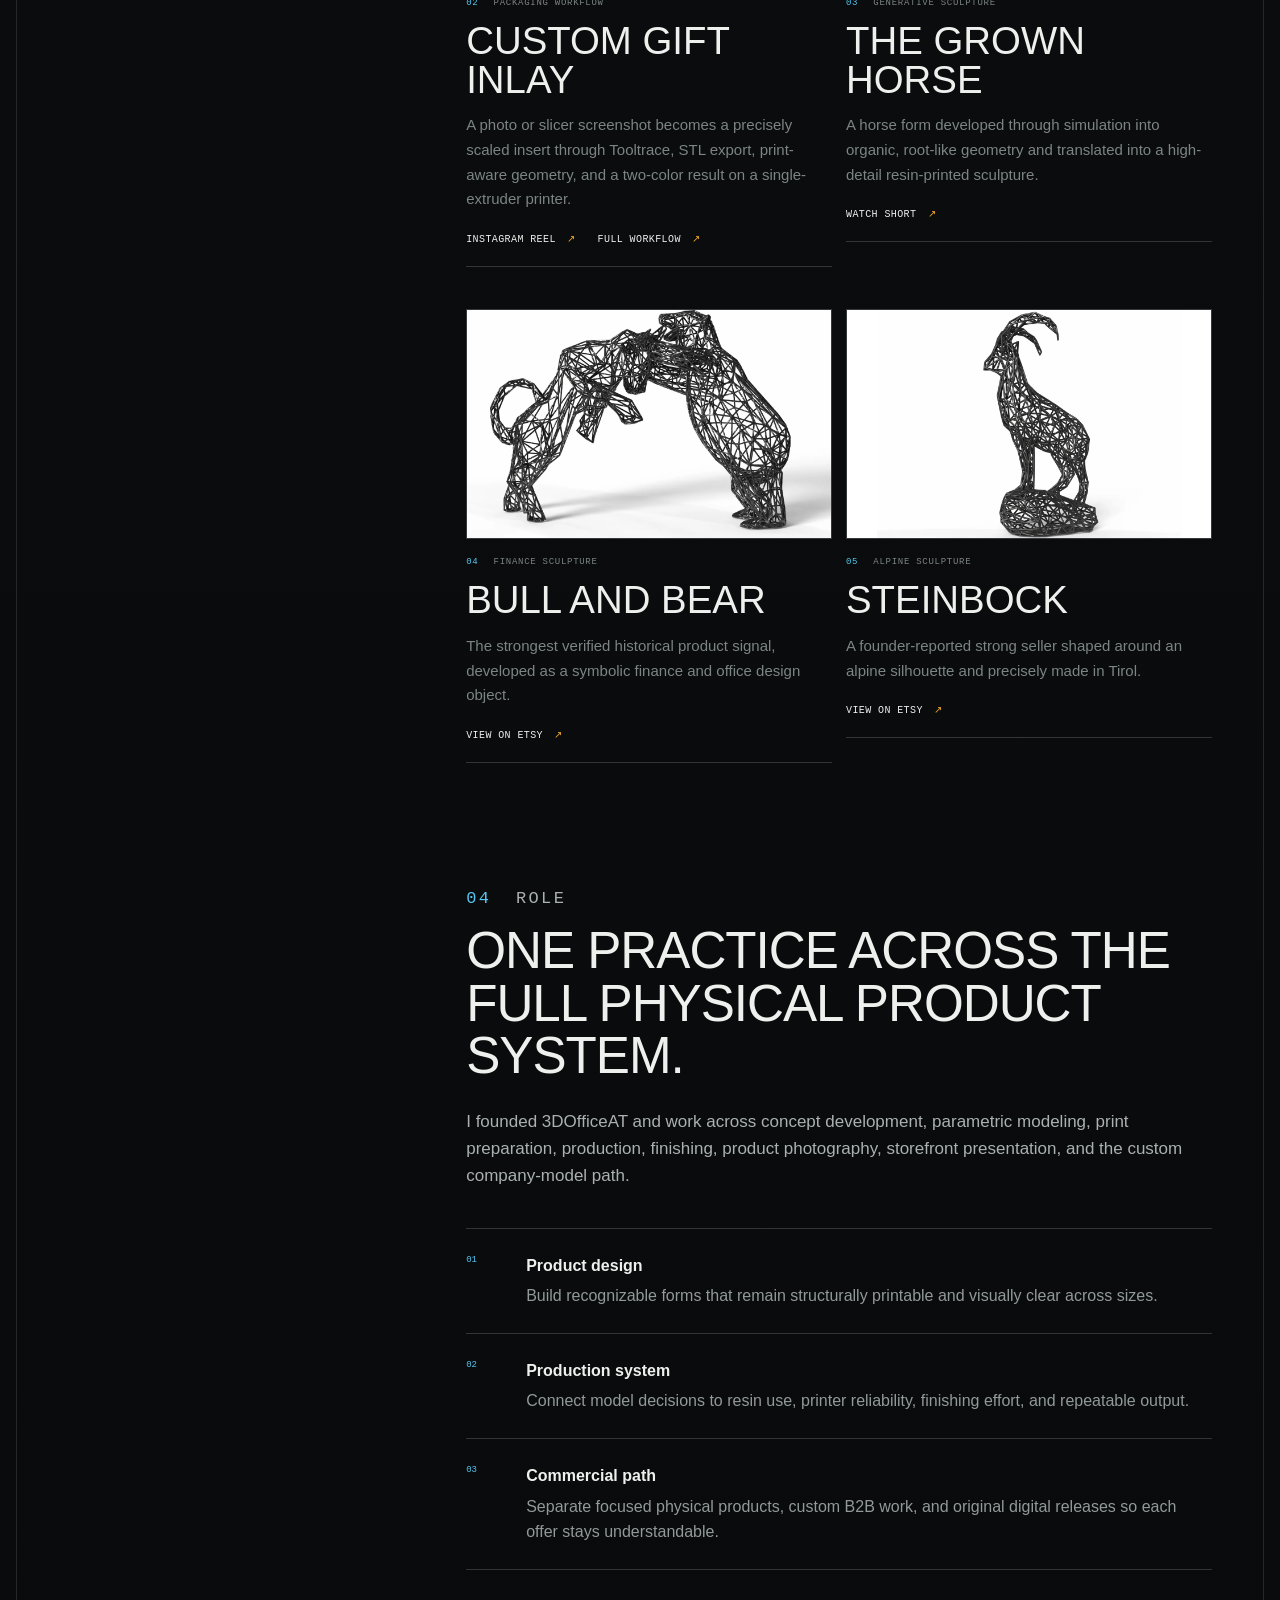
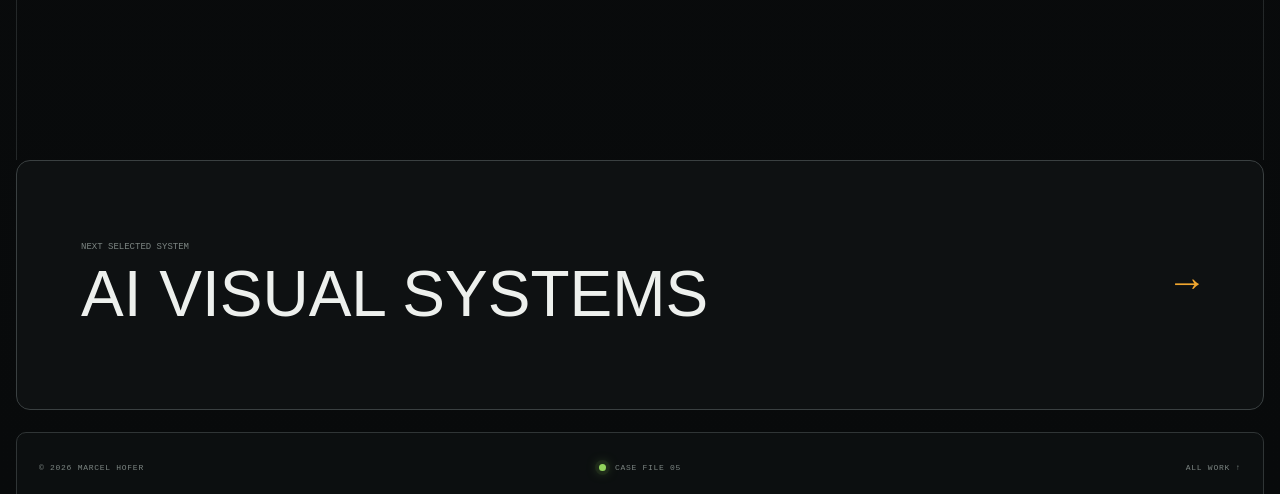
==== commit 6d229ad7: "Add AI visual systems portfolio" ====
--- a/cases/3doffice/index.html
+++ b/cases/3doffice/index.html
@@ -117,7 +117,7 @@
       </div>
     </section>
 
-    <a class="next-case shell" href="../../#work"><span><small>Return to overview</small><strong>Selected Work</strong></span><b aria-hidden="true">↗</b></a>
+    <a class="next-case shell" href="../ai-visual-systems/"><span><small>Next selected system</small><strong>AI Visual Systems</strong></span><b aria-hidden="true">→</b></a>
   </main>
   <footer class="site-footer shell"><p>© <span data-year>2026</span> Marcel Hofer</p><p class="footer-status"><span class="status-light"></span>Case file 05</p><a href="../../#work">All work ↑</a></footer>
 </body>
--- a/assets/styles.css
+++ b/assets/styles.css
@@ -255,6 +255,7 @@
   background: linear-gradient(transparent, var(--line-soft) 25%, var(--line-soft) 75%, transparent);
 }
 .hero > * { position: relative; z-index: 1; }
+.hero-copy { min-width: 0; }
 
 .eyebrow {
   margin: 0 0 20px;
@@ -391,6 +392,12 @@
 .project:nth-child(even) .project-visual { justify-self: end; }
 .project-visual::after { content: ""; position: absolute; inset: 0; border: 1px solid rgb(255 255 255 / .04); pointer-events: none; }
 .project-visual img { width: 100%; aspect-ratio: 16 / 9; object-fit: cover; filter: saturate(.72) contrast(1.08); transition: transform .7s var(--ease-out), filter .7s ease; }
+.project-visual img.project-cover-character {
+  aspect-ratio: 4 / 3;
+  object-fit: contain;
+  object-position: center;
+  background: #0b0d0e;
+}
 .project-visual:hover img { transform: scale(1.025); filter: saturate(.96) contrast(1.04); }
 .visual-index { position: absolute; right: 12px; bottom: 12px; padding: 8px 10px; color: var(--cyan); background: rgb(7 10 11 / .86); border: 1px solid #2d424a; font: 9px/1 var(--mono); }
 .project-copy { min-width: 0; }
@@ -456,6 +463,7 @@
 .contact { margin-bottom: 22px; padding: clamp(70px, 8vw, 120px) clamp(28px, 5vw, 80px); display: grid; grid-template-columns: minmax(0, 1.15fr) minmax(360px, .85fr); gap: 90px; border: 1px solid #3a4041; border-radius: 16px; background: linear-gradient(120deg, #131718, #0a0c0d 70%); box-shadow: inset 0 1px rgb(255 255 255 / .06); }
 .contact h2 { max-width: 780px; }
 .contact > div > p:last-child { max-width: 670px; margin: 28px 0 0; color: var(--muted); font-size: 17px; }
+.contact-panel { min-width: 0; align-self: center; display: grid; }
 .contact-links { align-self: center; border-top: 1px solid var(--line); }
 .contact-links a { min-height: 82px; padding: 0 4px; display: flex; align-items: center; justify-content: space-between; gap: 20px; border-bottom: 1px solid var(--line); text-decoration: none; transition: padding .25s ease, color .25s ease; }
 .contact-links a:hover { padding-inline: 12px; color: var(--amber); }
@@ -463,6 +471,7 @@
 .contact-links span { font: 500 17px/1.2 var(--mono); }
 .contact-links small { margin-bottom: 8px; color: var(--dim); font-size: 8px; letter-spacing: .12em; text-transform: uppercase; }
 .contact-links b { color: var(--amber); font: 300 24px/1 var(--mono); }
+.contact-character { justify-self: start; margin: 24px 0 -24px; }
 
 .site-footer { min-height: 72px; margin-bottom: 12px; padding: 0 22px; display: grid; grid-template-columns: 1fr auto 1fr; align-items: center; border: 1px solid var(--line); border-radius: 10px; color: var(--dim); background: #0c0f10; font: 8px/1 var(--mono); letter-spacing: .09em; text-transform: uppercase; }
 .site-footer p { margin: 0; }.site-footer a { justify-self: end; text-decoration: none; }.footer-status { display: flex; align-items: center; gap: 9px; }
@@ -498,6 +507,8 @@
 .story-content .eyebrow { margin-bottom: 16px; }
 .story-content h2 { max-width: 850px; margin: 0; font: 500 clamp(38px, 4vw, 62px)/1.02 var(--display); letter-spacing: -.02em; text-transform: uppercase; }
 .story-content > section > p { max-width: 820px; margin: 26px 0 0; color: #aab1af; font-size: 17px; }
+.story-content > section > p a { color: var(--text); text-decoration-color: var(--cyan); text-underline-offset: 4px; }
+.story-content > section > p a:hover { color: var(--cyan); }
 .decision-list { margin: 38px 0 0; padding: 0; list-style: none; border-top: 1px solid var(--line); }
 .decision-list li { padding: 24px 0; display: grid; grid-template-columns: 42px 1fr; gap: 18px; border-bottom: 1px solid var(--line); color: var(--muted); }
 .decision-list span { color: var(--cyan); font: 9px/1.6 var(--mono); }
@@ -529,6 +540,100 @@
 .reference-links a { color: var(--text); font: 10px/1.2 var(--mono); letter-spacing: .04em; text-decoration: none; text-transform: uppercase; }
 .reference-links a:hover { color: var(--cyan); }
 .reference-links a span { margin-left: 5px; color: var(--amber); }
+
+/* AI visual systems portfolio */
+.visual-systems-hero { min-height: calc(100vh - 120px); padding: clamp(90px, 11vw, 170px) clamp(30px, 7vw, 110px); display: grid; grid-template-columns: minmax(0, 1.08fr) minmax(340px, .72fr); gap: clamp(50px, 8vw, 130px); align-items: center; border: 1px solid var(--line); border-radius: 16px; background: radial-gradient(circle at 80% 30%, rgb(66 191 235 / .08), transparent 34%), #090b0c; overflow: hidden; }
+.visual-systems-hero h1 { margin: 16px 0 20px; font: 500 clamp(76px, 9vw, 148px)/.76 var(--display); letter-spacing: -.045em; text-transform: uppercase; }
+.visual-systems-hero-media { min-width: 0; margin: 0; position: relative; }
+.visual-systems-hero-media::before { content: ""; position: absolute; inset: -20px 20px 20px -20px; border: 1px solid var(--line); pointer-events: none; }
+.visual-systems-hero-media img { width: 100%; max-height: 70vh; display: block; object-fit: cover; object-position: center 25%; filter: saturate(.72) contrast(1.04); }
+.visual-systems-hero-media figcaption { padding: 13px 0 0; display: flex; justify-content: space-between; color: var(--dim); font: 9px/1.4 var(--mono); text-transform: uppercase; }
+.visual-systems-hero-media figcaption span { color: var(--cyan); }
+.visual-system-index { padding-top: 120px; }
+.visual-system-entry { min-height: 440px; padding: 18px 0; display: grid; grid-template-columns: minmax(320px, .9fr) minmax(380px, 1.1fr); gap: clamp(36px, 7vw, 110px); align-items: center; border-top: 1px solid var(--line); }
+.visual-system-entry:last-child { border-bottom: 1px solid var(--line); }
+.visual-system-entry:nth-of-type(even) .visual-system-media { order: 2; }
+.visual-system-entry--feature { min-height: 620px; grid-template-columns: minmax(360px, .82fr) minmax(420px, 1.18fr); }
+.visual-system-media { height: 400px; min-width: 0; display: block; overflow: hidden; background: #07090a; }
+.visual-system-entry--feature .visual-system-media { height: 580px; width: min(100%, 620px); }
+.visual-system-media img { width: 100%; height: 100%; object-fit: cover; object-position: center 25%; filter: saturate(.72); transition: transform 420ms var(--ease-out), filter 420ms ease; }
+.visual-system-media:hover img { transform: scale(1.018); filter: saturate(.95); }
+.visual-system-entry > div > p:first-child { color: var(--cyan); font: 9px/1 var(--mono); text-transform: uppercase; }
+.visual-system-entry h3 { margin: 18px 0 20px; font: 500 clamp(46px, 6vw, 90px)/.88 var(--display); text-transform: uppercase; }
+.visual-system-entry h3 a { color: var(--text); text-decoration: none; }
+.visual-system-entry > div > p:not(:first-child) { max-width: 620px; color: var(--muted); font-size: 17px; }
+.visual-system-entry .case-link { display: inline-flex; margin-top: 28px; }
+.case-media--wide { width: min(100%, 760px); }
+.case-media--wide img { aspect-ratio: 16 / 9; object-fit: cover; }
+.comparison-grid { margin-top: 40px; display: grid; grid-template-columns: repeat(2, minmax(0, 1fr)); gap: 14px; }
+.comparison-grid figure, .antica-gallery figure, .pipeline-media figure { min-width: 0; margin: 0; }
+.comparison-grid img { width: 100%; aspect-ratio: 1; object-fit: cover; border: 1px solid #343a3b; background: #090b0c; }
+.comparison-grid--portrait { grid-template-columns: minmax(230px, .65fr) minmax(0, 1.35fr); }
+.comparison-grid--portrait img { height: 600px; aspect-ratio: auto; object-fit: contain; }
+.comparison-grid figcaption, .antica-gallery figcaption, .pipeline-media figcaption { padding-top: 11px; color: var(--dim); font: 9px/1.4 var(--mono); text-transform: uppercase; }
+.evidence-gallery { margin-top: 40px; display: grid; grid-template-columns: repeat(12, minmax(0, 1fr)); gap: 12px; }
+.evidence-gallery img { width: 100%; grid-column: span 4; aspect-ratio: 4 / 3; object-fit: cover; border: 1px solid #343a3b; }
+.evidence-gallery img:nth-child(1), .evidence-gallery img:nth-child(5) { grid-column: span 8; }
+.pipeline-example { margin-top: 60px; padding-top: 18px; border-top: 1px solid var(--line); }
+.pipeline-example header { display: flex; align-items: baseline; gap: 18px; }
+.pipeline-example header span { color: var(--cyan); font: 9px/1 var(--mono); }
+.pipeline-example h3 { margin: 0; font: 500 28px/1 var(--display); text-transform: uppercase; }
+.pipeline-media { margin-top: 26px; display: grid; grid-template-columns: minmax(0, .8fr) repeat(2, minmax(0, 1fr)); gap: 12px; align-items: end; }
+.pipeline-media img, .pipeline-media video { width: 100%; max-height: 560px; display: block; object-fit: contain; border: 1px solid #343a3b; background: #050607; }
+.antica-gallery { margin-top: 40px; display: grid; grid-template-columns: repeat(12, minmax(0, 1fr)); gap: 28px 12px; align-items: start; }
+.antica-gallery figure { grid-column: span 4; }
+.antica-gallery figure:nth-child(1) { grid-column: span 8; }
+.antica-gallery img { width: 100%; display: block; border: 1px solid #343a3b; }
+.case-video { margin: 42px 0 0; }
+.case-video video { width: 100%; display: block; border: 1px solid #343a3b; background: #050607; }
+.case-video figcaption { padding-top: 12px; display: flex; justify-content: space-between; gap: 20px; color: var(--dim); font: 9px/1.5 var(--mono); text-transform: uppercase; }
+.case-video figcaption a { color: var(--text); text-decoration: none; }
+.case-video figcaption a:hover { color: var(--cyan); }
+
+/* Character consistency case study */
+.case-media--portrait { width: min(100%, 500px); }
+.case-media--portrait img { aspect-ratio: 4 / 5; object-position: center 28%; }
+.case-media--antica img { height: auto; aspect-ratio: auto; object-fit: contain; object-position: center; }
+.case-media--ipoolsgo-title img { height: auto; aspect-ratio: auto; object-fit: contain; object-position: center; }
+.visual-system-media--ipoolsgo img { object-position: center 49%; }
+.visual-system-media--antica img { object-fit: contain; object-position: center; background: #0b0d0e; }
+.story-sidebar { position: sticky; top: 120px; align-self: start; }
+.story-sidebar .story-nav { position: static; top: auto; }
+.identity-reference-rail { margin: 24px 0 0; padding-top: 14px; border-top: 1px solid var(--line); }
+.identity-reference-rail > p { margin: 0 0 11px; color: var(--cyan); font: 8px/1 var(--mono); letter-spacing: .1em; text-transform: uppercase; }
+.identity-reference-rail img { width: 100%; height: auto; object-fit: contain; object-position: center top; border: 1px solid #343a3b; background: #0e1112; filter: saturate(.75); }
+.identity-reference-rail figcaption { padding-top: 11px; display: grid; gap: 4px; }
+.identity-reference-rail strong { color: #dfe3e1; font: 600 10px/1.3 var(--mono); text-transform: uppercase; }
+.identity-reference-rail span { color: var(--dim); font: 8px/1.4 var(--mono); text-transform: uppercase; }
+.input-reference-grid { margin-top: 42px; display: grid; grid-template-columns: repeat(4, minmax(0, 1fr)); gap: 12px; }
+.input-reference { min-width: 0; margin: 0; }
+.input-reference img { width: 100%; aspect-ratio: 3 / 4; object-fit: contain; object-position: center; border: 1px solid #343a3b; background: #0e1112; filter: saturate(.78); }
+.input-reference figcaption { padding: 13px 0 0; display: grid; gap: 4px; border-top: 1px solid var(--line-soft); }
+.input-reference strong { color: #dfe3e1; font: 600 10px/1.35 var(--mono); text-transform: uppercase; }
+.input-reference span { color: var(--dim); font: 8px/1.4 var(--mono); text-transform: uppercase; }
+.fashion-series-heading { display: flex; align-items: end; justify-content: space-between; gap: 28px; }
+.fashion-series-heading > div { min-width: 0; }
+.fashion-series-heading > span { flex: 0 0 auto; padding-bottom: 8px; color: var(--cyan); font: 9px/1 var(--mono); text-transform: uppercase; }
+.fashion-gallery { margin-top: 42px; display: grid; grid-template-columns: repeat(12, minmax(0, 1fr)); grid-auto-flow: dense; grid-auto-rows: clamp(48px, 4.5vw, 72px); gap: 12px; }
+.fashion-shot { min-width: 0; height: 100%; padding: 0; grid-column: span 4; grid-row: span 5; display: grid; grid-template-rows: minmax(0, 1fr) auto; overflow: hidden; border: 0; color: inherit; background: transparent; text-align: left; cursor: zoom-in; }
+.fashion-shot--lead { grid-column: span 8; grid-row: span 10; }
+.fashion-shot-media { min-height: 0; display: block; overflow: hidden; border: 1px solid #343a3b; background: #0b0d0e; }
+.fashion-shot img { width: 100%; height: 100%; object-fit: cover; object-position: center top; filter: saturate(.82) contrast(1.03); transition: transform 420ms var(--ease-out), filter 420ms ease; }
+.fashion-shot:hover img { transform: scale(1.018); filter: saturate(1) contrast(1); }
+.fashion-shot-caption { min-height: 34px; padding: 10px 2px 0; color: #929a97; font: 9px/1.4 var(--mono); text-transform: uppercase; }
+.fashion-shot:focus-visible { outline-offset: 6px; }
+.image-lightbox { width: min(calc(100% - 32px), 1280px); max-width: none; height: min(calc(100dvh - 32px), 920px); max-height: none; margin: auto; padding: 0; overflow: hidden; border: 1px solid #485051; border-radius: 10px; color: var(--text); background: #07090a; box-shadow: 0 36px 100px rgb(0 0 0 / .72); }
+.image-lightbox::backdrop { background: rgb(0 0 0 / .88); backdrop-filter: blur(6px); }
+.image-lightbox-panel { height: 100%; padding: 18px; display: grid; grid-template-rows: auto minmax(0, 1fr) auto; }
+.image-lightbox-close { justify-self: end; padding: 9px 12px; border: 1px solid var(--line); color: #c8cecc; background: #101314; font: 9px/1 var(--mono); text-transform: uppercase; cursor: pointer; }
+.image-lightbox figure { min-height: 0; margin: 10px 0 14px; display: grid; grid-template-rows: minmax(0, 1fr) auto; place-items: center; gap: 10px; }
+.image-lightbox figure img { width: 100%; height: 100%; min-height: 0; object-fit: contain; }
+.image-lightbox figcaption { justify-self: start; color: #aab1af; font: 10px/1.4 var(--mono); text-transform: uppercase; }
+.image-lightbox-controls { display: grid; grid-template-columns: 1fr auto 1fr; align-items: center; gap: 18px; border-top: 1px solid var(--line); }
+.image-lightbox-controls button { padding: 15px 0 3px; border: 0; color: #c7cecc; background: transparent; font: 10px/1 var(--mono); text-transform: uppercase; cursor: pointer; }
+.image-lightbox-controls button:last-child { justify-self: end; }
+.image-lightbox-controls button:hover, .image-lightbox-close:hover { color: var(--cyan); }
+.image-lightbox-controls span { padding-top: 13px; color: var(--cyan); font: 9px/1 var(--mono); }
 .next-case { margin-bottom: 22px; min-height: 250px; padding: 54px clamp(28px, 5vw, 80px); display: flex; align-items: center; justify-content: space-between; gap: 40px; border: 1px solid #3a4041; border-radius: 14px; background: #0e1112; text-decoration: none; }
 .next-case small { display: block; margin-bottom: 10px; color: var(--dim); font: 9px/1 var(--mono); text-transform: uppercase; }
 .next-case strong { font: 500 clamp(38px, 5vw, 70px)/1 var(--display); text-transform: uppercase; }.next-case b { color: var(--amber); font: 300 40px/1 var(--mono); }
@@ -548,9 +653,22 @@
 }
 
 @media (max-width: 960px) {
+  .visual-systems-hero { grid-template-columns: 1fr; }
+  .visual-systems-hero-media { width: min(100%, 520px); justify-self: end; }
+  .visual-system-entry, .visual-system-entry--feature { min-height: 0; padding: 56px 0; grid-template-columns: 1fr 1fr; gap: 30px; }
+  .visual-system-entry--feature .visual-system-media, .visual-system-media { width: 100%; height: 400px; }
+  .visual-system-entry:nth-of-type(even) .visual-system-media { order: initial; }
+  .comparison-grid--portrait img { height: 480px; }
+  .evidence-gallery img, .evidence-gallery img:nth-child(1), .evidence-gallery img:nth-child(5) { grid-column: span 6; }
+  .pipeline-media { grid-template-columns: repeat(2, 1fr); }
+  .pipeline-media figure:first-child { grid-column: 1 / -1; }
   .case-hero { grid-template-columns: 1fr; }
   .case-hero-copy { max-width: 760px; }
   .case-media { justify-self: center; }
+  .identity-reference-rail { display: none; }
+  .input-reference-grid, .fashion-gallery { grid-template-columns: repeat(2, minmax(0, 1fr)); grid-auto-rows: auto; }
+  .fashion-shot, .fashion-shot--lead { height: auto; grid-column: auto; grid-row: auto; }
+  .fashion-shot-media { aspect-ratio: 3 / 4; }
 }
 
 @media (max-width: 860px) {
@@ -572,27 +690,64 @@
   .heading-character { justify-self: start; }
   .project, .project:nth-child(even) { min-height: auto; padding: 48px 0 70px; grid-template-columns: 1fr; gap: 36px; }.project-visual, .project:nth-child(even) .project-visual { order: initial; justify-self: center; }
   .profile { grid-template-columns: 1fr; }.profile-portrait { max-width: 430px; }.profile-copy { margin-top: 70px; }
-  .profile-principles p { grid-template-columns: 36px 1fr; }.profile-principles p strong { grid-column: 2; }.profile-principles p { gap: 2px 12px; }
+  .profile-principles p { position: relative; display: block; padding: 20px 0 20px 48px; }
+  .profile-principles p > span { position: absolute; top: 20px; left: 0; }
+  .profile-principles p strong { display: block; margin-bottom: 4px; }
   .timeline-panel, .education-panel { margin-top: 80px; }
   .archive-list article { grid-template-columns: 120px 1fr; gap: 28px; }.archive-list article > b { display: none; }
   .contact { grid-template-columns: 1fr; }
   .case-hero { grid-template-columns: 1fr; }.case-hero-copy { max-width: 760px; }.case-media { justify-self: center; }.case-facts { grid-template-columns: repeat(2, 1fr); }
-  .story-grid { grid-template-columns: 1fr; }.story-nav { display: none; }.architecture { grid-template-columns: repeat(2, 1fr); }.reference-project--feature { grid-template-columns: 1fr; }.reference-project--feature .reference-media img { min-height: 0; aspect-ratio: 8 / 5; }
+  .story-grid { grid-template-columns: 1fr; }.story-sidebar, .story-nav { display: none; }.architecture { grid-template-columns: repeat(2, 1fr); }.reference-project--feature { grid-template-columns: 1fr; }.reference-project--feature .reference-media img { min-height: 0; aspect-ratio: 8 / 5; }
 }
 
 @media (max-width: 600px) {
   :root { --page: calc(100% - 16px); }
   body { font-size: 15px; }
   .site-header { min-height: 60px; padding: 8px; }.brand small { display: none; }.brand-mark { width: 38px; }.brand { min-width: 0; }
-  .hero { padding: 78px 18px 84px; }.hero::before { inset: 12px 5px 22px; }.hero h1 { font-size: clamp(64px, 22vw, 94px); }.hero h1 > span { margin-bottom: .7em; }.hero h1 strong { font-size: .72em; }.role { font-size: 15px; line-height: 1.45; }.hero-lede { font-size: 16px; }.hero-actions { align-items: stretch; flex-direction: column; }.button { width: 100%; }.text-link { padding: 12px 2px; }.hero-meta { gap: 20px; flex-direction: column; }.hero-showcase { margin-inline: -6px; }.hero-showcase-label { top: calc(100% + 8px); }
+  .hero { padding: 78px 18px 84px; }.hero::before { inset: 12px 5px 22px; }.hero h1 { font-size: clamp(64px, 22vw, 94px); }.hero h1 > span { margin-bottom: .7em; }.hero h1 strong { max-width: 100%; font-size: clamp(44px, 13vw, 66px); letter-spacing: -.07em; }.role { font-size: 15px; line-height: 1.45; }.hero-lede { font-size: 16px; }.hero-actions { align-items: stretch; flex-direction: column; }.button { width: 100%; }.text-link { padding: 12px 2px; }.hero-meta { gap: 20px; flex-direction: column; }.hero-showcase { margin-inline: -6px; }.hero-showcase-label { top: calc(100% + 8px); }
   .section { padding: 96px 18px; }.section-heading { margin-bottom: 50px; }.section-heading h2, .profile h2, .contact h2 { font-size: clamp(42px, 14vw, 62px); }
   .project-copy h3 { font-size: 42px; }.tag-list { gap: 5px; }
   .capability-grid { grid-template-columns: 1fr; }.capability-grid article { min-height: 210px; padding: 26px; }.capability-number { margin-bottom: 34px; }
-  .profile-portrait { max-width: none; }.profile-principles p { padding: 18px 0; }.timeline { grid-template-columns: 1fr; }.timeline li, .timeline li:not(:last-child) { min-height: auto; margin: 0; padding: 25px 0; border-right: 0; }.timeline time { margin-bottom: 22px; }.education-panel dl div { grid-template-columns: 82px 1fr; }.education-panel dd { flex-direction: column; gap: 4px; }
+  .profile-portrait { max-width: none; }.profile-principles p { padding: 18px 0 18px 48px; }.profile-principles p > span { top: 18px; }.timeline { grid-template-columns: 1fr; }.timeline li, .timeline li:not(:last-child) { min-height: auto; margin: 0; padding: 25px 0; border-right: 0; }.timeline time { margin-bottom: 22px; }.education-panel dl div { grid-template-columns: 82px 1fr; }.education-panel dd { flex-direction: column; gap: 4px; }
   .archive-list article { min-height: 0; padding: 28px 0; grid-template-columns: 1fr; gap: 12px; }
-  .contact { padding: 58px 22px; gap: 48px; }.contact-links span { font-size: 13px; }
+  .contact { padding: 58px 22px; gap: 48px; }.contact-links span { font-size: 13px; }.contact-character { margin: 20px 0 -18px; }
   .site-footer { min-height: 64px; grid-template-columns: 1fr auto; }.footer-status { display: none; }
   .case-main { padding-top: 22px; }.case-hero { min-height: auto; padding: 75px 18px 52px; }.case-hero h1 { font-size: clamp(44px, 13vw, 64px); }.case-facts { padding: 0 18px 70px; grid-template-columns: 1fr; }.case-facts div:not(:last-child) { margin-right: 0; border-right: 0; }.case-story { padding: 72px 18px; }.story-content > section { padding-bottom: 76px; }.architecture, .evidence-grid, .reference-showcase { grid-template-columns: 1fr; }.reference-project--feature { grid-column: auto; }.reference-project--feature .reference-copy { padding: 26px 20px; }.reference-media img, .reference-project--feature .reference-media img { aspect-ratio: 4 / 3; }.reference-project--portrait .reference-media img { aspect-ratio: 4 / 3; }.next-case { padding: 38px 22px; }.next-case strong { font-size: 38px; }
+  .case-media--portrait { width: min(100%, 420px); }
+  .visual-systems-hero { min-height: 0; padding: 74px 18px 50px; border-radius: 12px; }
+  .visual-systems-hero h1 { font-size: clamp(60px, 18vw, 82px); }
+  .visual-systems-hero-media { width: 86%; justify-self: end; }
+  .visual-system-index { padding-top: 90px; }
+  .visual-system-entry, .visual-system-entry--feature { padding: 38px 0 52px; grid-template-columns: 1fr; }
+  .visual-system-entry--feature .visual-system-media, .visual-system-media { height: auto; aspect-ratio: 4 / 3; }
+  .visual-system-entry h3 { font-size: clamp(42px, 13vw, 62px); }
+  .comparison-grid, .comparison-grid--portrait, .pipeline-media { grid-template-columns: 1fr; }
+  .comparison-grid--portrait img { height: auto; max-height: 620px; }
+  .evidence-gallery { grid-template-columns: 1fr; }
+  .evidence-gallery img, .evidence-gallery img:nth-child(1), .evidence-gallery img:nth-child(5) { grid-column: auto; height: auto; aspect-ratio: auto; }
+  .pipeline-media figure:first-child { grid-column: auto; }
+  .pipeline-media img, .pipeline-media video { max-height: none; }
+  .antica-gallery { grid-template-columns: 1fr; }
+  .antica-gallery figure, .antica-gallery figure:nth-child(1) { grid-column: auto; }
+  .case-video figcaption { align-items: start; flex-direction: column; }
+  .input-reference-grid, .fashion-gallery { grid-template-columns: 1fr; }
+  .input-reference img { aspect-ratio: auto; object-fit: contain; }
+  .fashion-series-heading { align-items: start; flex-direction: column; gap: 8px; }
+  .fashion-series-heading > span { padding-bottom: 0; }
+  .fashion-shot-media { aspect-ratio: auto; }
+  .fashion-shot img { height: auto; object-fit: contain; }
+  .fashion-shot-caption { min-height: 0; padding-bottom: 10px; }
+  .image-lightbox { width: calc(100% - 12px); height: calc(100dvh - 12px); }
+  .image-lightbox-panel { padding: 10px; }
+  .image-lightbox-controls { gap: 10px; }
+  .image-lightbox-controls button { font-size: 8px; }
+}
+
+@media (prefers-reduced-motion: no-preference) {
+  .image-lightbox[open] { animation: lightbox-in 220ms var(--ease-out); }
+  .image-lightbox[open]::backdrop { animation: lightbox-backdrop-in 220ms ease; }
+  @keyframes lightbox-in { from { opacity: 0; transform: translateY(10px) scale(.985); } }
+  @keyframes lightbox-backdrop-in { from { opacity: 0; } }
 }
 
 @media (prefers-reduced-motion: reduce) {
